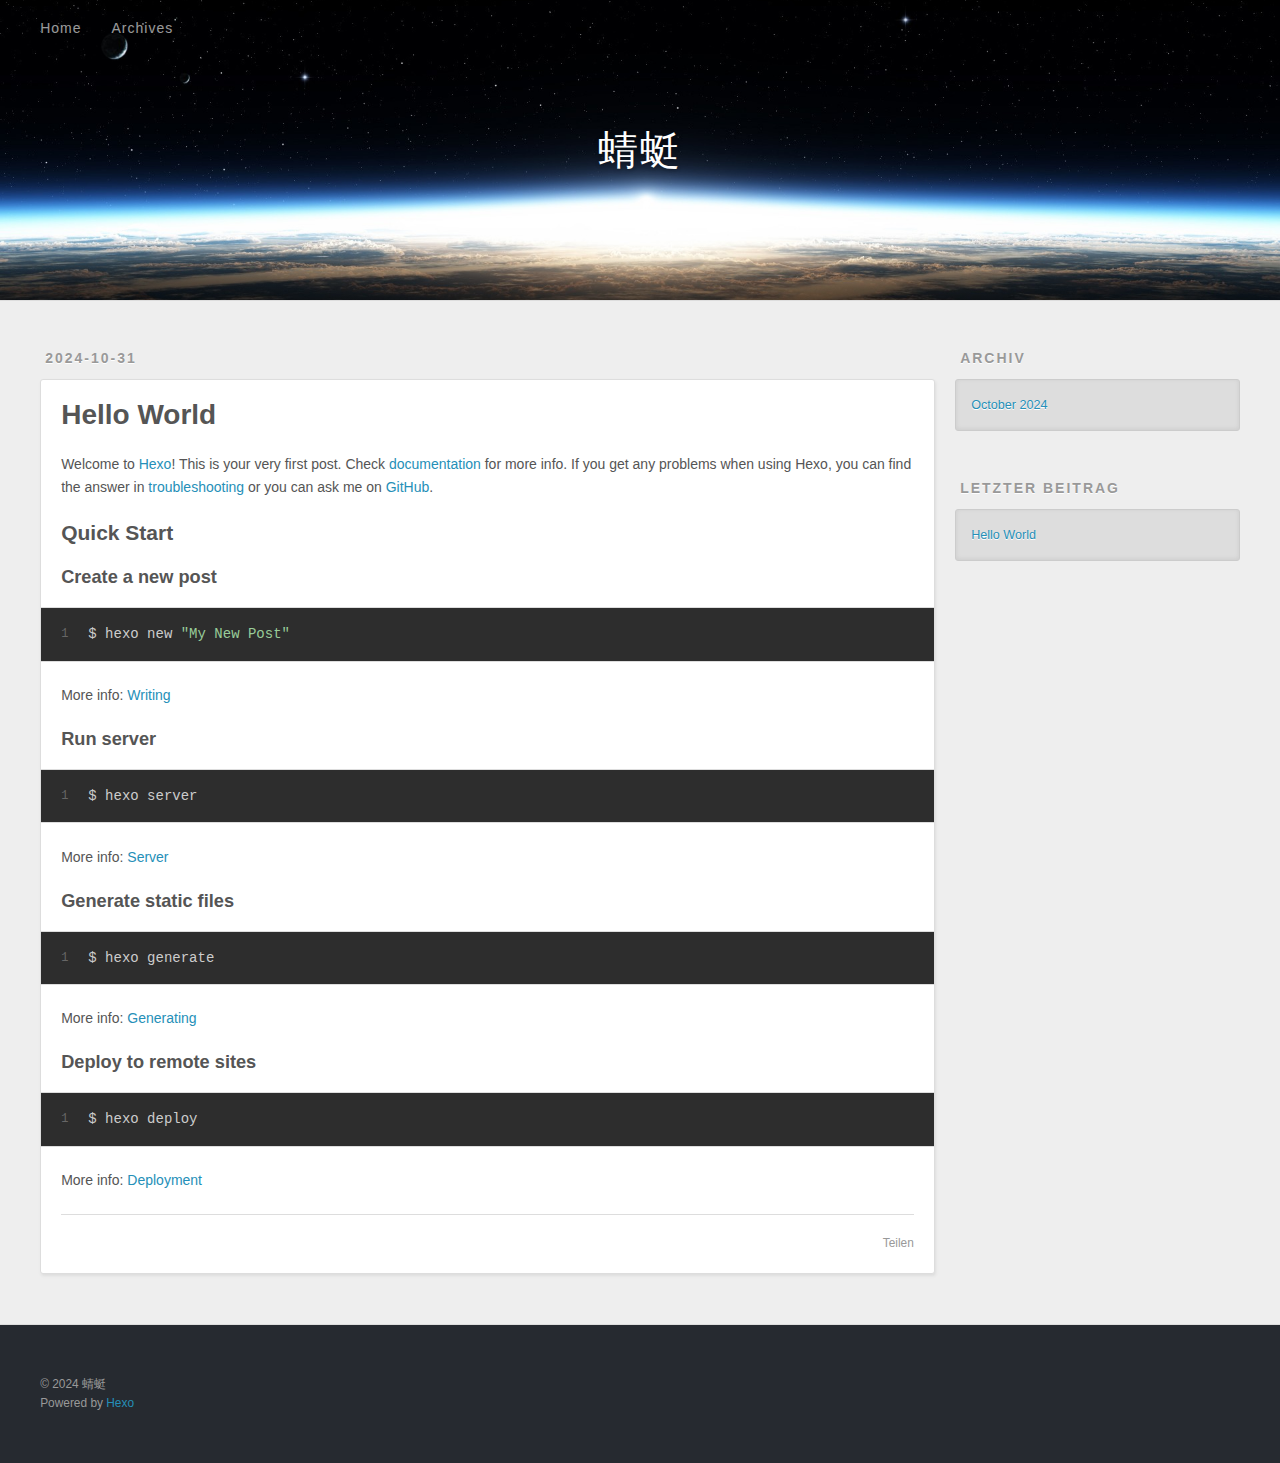
==== index.html @ b59e4d82 "Site updated: 2024-10-31 23:30:35" ====
<!DOCTYPE html>
<html>
<head>
  <meta charset="utf-8">
  
  
  <title>蜻蜓</title>
  <meta name="viewport" content="width=device-width, initial-scale=1, shrink-to-fit=no">
  <meta property="og:type" content="website">
<meta property="og:title" content="蜻蜓">
<meta property="og:url" content="http://example.com/index.html">
<meta property="og:site_name" content="蜻蜓">
<meta property="og:locale">
<meta property="article:author" content="蜻蜓">
<meta name="twitter:card" content="summary">
  
    <link rel="alternate" href="/atom.xml" title="蜻蜓" type="application/atom+xml">
  
  
    <link rel="shortcut icon" href="/favicon.png">
  
  
  
<link rel="stylesheet" href="/css/style.css">

  
    
<link rel="stylesheet" href="/fancybox/jquery.fancybox.min.css">

  
  
<meta name="generator" content="Hexo 7.3.0"></head>

<body>
  <div id="container">
    <div id="wrap">
      <header id="header">
  <div id="banner"></div>
  <div id="header-outer" class="outer">
    <div id="header-title" class="inner">
      <h1 id="logo-wrap">
        <a href="/" id="logo">蜻蜓</a>
      </h1>
      
    </div>
    <div id="header-inner" class="inner">
      <nav id="main-nav">
        <a id="main-nav-toggle" class="nav-icon"><span class="fa fa-bars"></span></a>
        
          <a class="main-nav-link" href="/">Home</a>
        
          <a class="main-nav-link" href="/archives">Archives</a>
        
      </nav>
      <nav id="sub-nav">
        
        
          <a class="nav-icon" href="/atom.xml" title="RSS Feed"><span class="fa fa-rss"></span></a>
        
        <a class="nav-icon nav-search-btn" title="Suche"><span class="fa fa-search"></span></a>
      </nav>
      <div id="search-form-wrap">
        <form action="//google.com/search" method="get" accept-charset="UTF-8" class="search-form"><input type="search" name="q" class="search-form-input" placeholder="Suche"><button type="submit" class="search-form-submit">&#xF002;</button><input type="hidden" name="sitesearch" value="http://example.com"></form>
      </div>
    </div>
  </div>
</header>

      <div class="outer">
        <section id="main">
  
    <article id="post-hello-world" class="h-entry article article-type-post" itemprop="blogPost" itemscope itemtype="https://schema.org/BlogPosting">
  <div class="article-meta">
    <a href="/2024/10/31/hello-world/" class="article-date">
  <time class="dt-published" datetime="2024-10-31T14:17:46.310Z" itemprop="datePublished">2024-10-31</time>
</a>
    
  </div>
  <div class="article-inner">
    
    
      <header class="article-header">
        
  
    <h1 itemprop="name">
      <a class="p-name article-title" href="/2024/10/31/hello-world/">Hello World</a>
    </h1>
  

      </header>
    
    <div class="e-content article-entry" itemprop="articleBody">
      
        <p>Welcome to <a target="_blank" rel="noopener" href="https://hexo.io/">Hexo</a>! This is your very first post. Check <a target="_blank" rel="noopener" href="https://hexo.io/docs/">documentation</a> for more info. If you get any problems when using Hexo, you can find the answer in <a target="_blank" rel="noopener" href="https://hexo.io/docs/troubleshooting.html">troubleshooting</a> or you can ask me on <a target="_blank" rel="noopener" href="https://github.com/hexojs/hexo/issues">GitHub</a>.</p>
<h2 id="Quick-Start"><a href="#Quick-Start" class="headerlink" title="Quick Start"></a>Quick Start</h2><h3 id="Create-a-new-post"><a href="#Create-a-new-post" class="headerlink" title="Create a new post"></a>Create a new post</h3><figure class="highlight bash"><table><tr><td class="gutter"><pre><span class="line">1</span><br></pre></td><td class="code"><pre><span class="line">$ hexo new <span class="string">&quot;My New Post&quot;</span></span><br></pre></td></tr></table></figure>

<p>More info: <a target="_blank" rel="noopener" href="https://hexo.io/docs/writing.html">Writing</a></p>
<h3 id="Run-server"><a href="#Run-server" class="headerlink" title="Run server"></a>Run server</h3><figure class="highlight bash"><table><tr><td class="gutter"><pre><span class="line">1</span><br></pre></td><td class="code"><pre><span class="line">$ hexo server</span><br></pre></td></tr></table></figure>

<p>More info: <a target="_blank" rel="noopener" href="https://hexo.io/docs/server.html">Server</a></p>
<h3 id="Generate-static-files"><a href="#Generate-static-files" class="headerlink" title="Generate static files"></a>Generate static files</h3><figure class="highlight bash"><table><tr><td class="gutter"><pre><span class="line">1</span><br></pre></td><td class="code"><pre><span class="line">$ hexo generate</span><br></pre></td></tr></table></figure>

<p>More info: <a target="_blank" rel="noopener" href="https://hexo.io/docs/generating.html">Generating</a></p>
<h3 id="Deploy-to-remote-sites"><a href="#Deploy-to-remote-sites" class="headerlink" title="Deploy to remote sites"></a>Deploy to remote sites</h3><figure class="highlight bash"><table><tr><td class="gutter"><pre><span class="line">1</span><br></pre></td><td class="code"><pre><span class="line">$ hexo deploy</span><br></pre></td></tr></table></figure>

<p>More info: <a target="_blank" rel="noopener" href="https://hexo.io/docs/one-command-deployment.html">Deployment</a></p>

      
    </div>
    <footer class="article-footer">
      <a data-url="http://example.com/2024/10/31/hello-world/" data-id="cm2xe8tj20000e0vc8x3jhj3m" data-title="Hello World" class="article-share-link"><span class="fa fa-share">Teilen</span></a>
      
      
      
    </footer>
  </div>
  
</article>



  


</section>
        
          <aside id="sidebar">
  
    

  
    

  
    
  
    
  <div class="widget-wrap">
    <h3 class="widget-title">Archiv</h3>
    <div class="widget">
      <ul class="archive-list"><li class="archive-list-item"><a class="archive-list-link" href="/archives/2024/10/">October 2024</a></li></ul>
    </div>
  </div>


  
    
  <div class="widget-wrap">
    <h3 class="widget-title">letzter Beitrag</h3>
    <div class="widget">
      <ul>
        
          <li>
            <a href="/2024/10/31/hello-world/">Hello World</a>
          </li>
        
      </ul>
    </div>
  </div>

  
</aside>
        
      </div>
      <footer id="footer">
  
  <div class="outer">
    <div id="footer-info" class="inner">
      
      &copy; 2024 蜻蜓<br>
      Powered by <a href="https://hexo.io/" target="_blank">Hexo</a>
    </div>
  </div>
</footer>

    </div>
    <nav id="mobile-nav">
  
    <a href="/" class="mobile-nav-link">Home</a>
  
    <a href="/archives" class="mobile-nav-link">Archives</a>
  
</nav>
    


<script src="/js/jquery-3.6.4.min.js"></script>



  
<script src="/fancybox/jquery.fancybox.min.js"></script>




<script src="/js/script.js"></script>





  </div>
</body>
</html>
---- css/style.css ----
body {
  width: 100%;
}
body:before,
body:after {
  content: "";
  display: table;
}
body:after {
  clear: both;
}
html,
body,
div,
span,
applet,
object,
iframe,
h1,
h2,
h3,
h4,
h5,
h6,
p,
blockquote,
pre,
a,
abbr,
acronym,
address,
big,
cite,
code,
del,
dfn,
em,
img,
ins,
kbd,
q,
s,
samp,
small,
strike,
strong,
sub,
sup,
tt,
var,
dl,
dt,
dd,
ol,
ul,
li,
fieldset,
form,
label,
legend,
table,
caption,
tbody,
tfoot,
thead,
tr,
th,
td {
  margin: 0;
  padding: 0;
  border: 0;
  outline: 0;
  font-weight: inherit;
  font-style: inherit;
  font-family: inherit;
  font-size: 100%;
  vertical-align: baseline;
}
body {
  line-height: 1;
  color: #000;
  background: #fff;
}
ol,
ul {
  list-style: none;
}
table {
  border-collapse: separate;
  border-spacing: 0;
  vertical-align: middle;
}
caption,
th,
td {
  text-align: left;
  font-weight: normal;
  vertical-align: middle;
}
a img {
  border: none;
}
input,
button {
  margin: 0;
  padding: 0;
}
input::-moz-focus-inner,
button::-moz-focus-inner {
  border: 0;
  padding: 0;
}
html,
body,
#container {
  height: 100%;
}
body {
  background: #eee;
  font: 14px -apple-system, BlinkMacSystemFont, "Segoe UI", "Roboto", "Oxygen", "Ubuntu", "Cantarell", "Fira Sans", "Droid Sans", "Helvetica Neue", sans-serif;
  -webkit-text-size-adjust: 100%;
}
.outer {
  max-width: 1220px;
  margin: 0 auto;
  padding: 0 20px;
}
.outer:before,
.outer:after {
  content: "";
  display: table;
}
.outer:after {
  clear: both;
}
.inner {
  display: inline;
  float: left;
  width: 98.33333333333333%;
  margin: 0 0.833333333333333%;
}
.left,
.alignleft {
  float: left;
}
.right,
.alignright {
  float: right;
}
.clear {
  clear: both;
}
#container {
  position: relative;
}
.mobile-nav-on {
  overflow: hidden;
}
#wrap {
  height: 100%;
  width: 100%;
  position: absolute;
  top: 0;
  left: 0;
  -webkit-transition: 0.2s ease-out;
  -moz-transition: 0.2s ease-out;
  -ms-transition: 0.2s ease-out;
  transition: 0.2s ease-out;
  z-index: 1;
  background: #eee;
}
.mobile-nav-on #wrap {
  left: 280px;
}
@media screen and (min-width: 768px) {
  #main {
    display: inline;
    float: left;
    width: 73.33333333333333%;
    margin: 0 0.833333333333333%;
  }
}
.article-date,
.article-category-link,
.archive-year,
.widget-title {
  text-decoration: none;
  text-transform: uppercase;
  letter-spacing: 2px;
  color: #999;
  margin-bottom: 1em;
  margin-left: 5px;
  line-height: 1em;
  text-shadow: 0 1px #fff;
  font-weight: bold;
}
.article-inner,
.archive-article-inner {
  background: #fff;
  -webkit-box-shadow: 1px 2px 3px #ddd;
  box-shadow: 1px 2px 3px #ddd;
  border: 1px solid #ddd;
  border-radius: 3px;
}
.article-entry h1,
.widget h1 {
  font-size: 2em;
}
.article-entry h2,
.widget h2 {
  font-size: 1.5em;
}
.article-entry h3,
.widget h3 {
  font-size: 1.3em;
}
.article-entry h4,
.widget h4 {
  font-size: 1.2em;
}
.article-entry h5,
.widget h5 {
  font-size: 1em;
}
.article-entry h6,
.widget h6 {
  font-size: 1em;
  color: #999;
}
.article-entry hr,
.widget hr {
  border: 1px dashed #ddd;
}
.article-entry strong,
.widget strong {
  font-weight: bold;
}
.article-entry em,
.widget em,
.article-entry cite,
.widget cite {
  font-style: italic;
}
.article-entry sup,
.widget sup,
.article-entry sub,
.widget sub {
  font-size: 0.75em;
  line-height: 0;
  position: relative;
  vertical-align: baseline;
}
.article-entry sup,
.widget sup {
  top: -0.5em;
}
.article-entry sub,
.widget sub {
  bottom: -0.2em;
}
.article-entry small,
.widget small {
  font-size: 0.85em;
}
.article-entry acronym,
.widget acronym,
.article-entry abbr,
.widget abbr {
  border-bottom: 1px dotted;
}
.article-entry ul,
.widget ul,
.article-entry ol,
.widget ol,
.article-entry dl,
.widget dl {
  margin: 0 20px;
  line-height: 1.6em;
}
.article-entry ul ul,
.widget ul ul,
.article-entry ol ul,
.widget ol ul,
.article-entry ul ol,
.widget ul ol,
.article-entry ol ol,
.widget ol ol {
  margin-top: 0;
  margin-bottom: 0;
}
.article-entry ul,
.widget ul {
  list-style: disc;
}
.article-entry ol,
.widget ol {
  list-style: decimal;
}
.article-entry dt,
.widget dt {
  font-weight: bold;
}
#header {
  height: 300px;
  position: relative;
  border-bottom: 1px solid #ddd;
}
#header:before,
#header:after {
  content: "";
  position: absolute;
  left: 0;
  right: 0;
  height: 40px;
}
#header:before {
  top: 0;
  background: -webkit-linear-gradient(rgba(0,0,0,0.2), transparent);
  background: -moz-linear-gradient(rgba(0,0,0,0.2), transparent);
  background: -ms-linear-gradient(rgba(0,0,0,0.2), transparent);
  background: linear-gradient(rgba(0,0,0,0.2), transparent);
}
#header:after {
  bottom: 0;
  background: -webkit-linear-gradient(transparent, rgba(0,0,0,0.2));
  background: -moz-linear-gradient(transparent, rgba(0,0,0,0.2));
  background: -ms-linear-gradient(transparent, rgba(0,0,0,0.2));
  background: linear-gradient(transparent, rgba(0,0,0,0.2));
}
#header-outer {
  height: 100%;
  position: relative;
}
#header-inner {
  position: relative;
  overflow: hidden;
}
#banner {
  position: absolute;
  top: 0;
  left: 0;
  width: 100%;
  height: 100%;
  background: url("images/banner.jpg") center #000;
  background-size: cover;
  z-index: -1;
}
#header-title {
  text-align: center;
  height: 40px;
  position: absolute;
  top: 50%;
  left: 0;
  margin-top: -20px;
}
#logo,
#subtitle {
  text-decoration: none;
  color: #fff;
  font-weight: 300;
  text-shadow: 0 1px 4px rgba(0,0,0,0.3);
}
#logo {
  font-size: 40px;
  line-height: 40px;
  letter-spacing: 2px;
}
#subtitle {
  font-size: 16px;
  line-height: 16px;
  letter-spacing: 1px;
}
#subtitle-wrap {
  margin-top: 16px;
}
#main-nav {
  float: left;
  margin-left: -15px;
}
.nav-icon,
.main-nav-link {
  float: left;
  color: #fff;
  opacity: 0.6;
  text-decoration: none;
  text-shadow: 0 1px rgba(0,0,0,0.2);
  -webkit-transition: opacity 0.2s;
  -moz-transition: opacity 0.2s;
  -ms-transition: opacity 0.2s;
  transition: opacity 0.2s;
  display: block;
  padding: 20px 15px;
}
.nav-icon:hover,
.main-nav-link:hover {
  opacity: 1;
}
.nav-icon {
  text-align: center;
  font-size: 14px;
  width: 14px;
  height: 14px;
  padding: 20px 15px;
  position: relative;
  cursor: pointer;
}
.main-nav-link {
  font-weight: 300;
  letter-spacing: 1px;
}
@media screen and (max-width: 479px) {
  .main-nav-link {
    display: none;
  }
}
#main-nav-toggle {
  display: none;
}
@media screen and (max-width: 479px) {
  #main-nav-toggle {
    display: block;
  }
}
#sub-nav {
  float: right;
  margin-right: -15px;
}
#search-form-wrap {
  position: absolute;
  top: 15px;
  width: 150px;
  height: 30px;
  right: -150px;
  opacity: 0;
  -webkit-transition: 0.2s ease-out;
  -moz-transition: 0.2s ease-out;
  -ms-transition: 0.2s ease-out;
  transition: 0.2s ease-out;
}
#search-form-wrap.on {
  opacity: 1;
  right: 0;
}
@media screen and (max-width: 479px) {
  #search-form-wrap {
    width: 100%;
    right: -100%;
  }
}
.search-form {
  position: absolute;
  top: 0;
  left: 0;
  right: 0;
  background: #fff;
  padding: 5px 15px;
  border-radius: 15px;
  -webkit-box-shadow: 0 0 10px rgba(0,0,0,0.3);
  box-shadow: 0 0 10px rgba(0,0,0,0.3);
}
.search-form-input {
  border: none;
  background: none;
  color: #555;
  width: 100%;
  font: 13px -apple-system, BlinkMacSystemFont, "Segoe UI", "Roboto", "Oxygen", "Ubuntu", "Cantarell", "Fira Sans", "Droid Sans", "Helvetica Neue", sans-serif;
  outline: none;
}
.search-form-input::-webkit-search-results-decoration,
.search-form-input::-webkit-search-cancel-button {
  -webkit-appearance: none;
}
.search-form-submit {
  position: absolute;
  top: 50%;
  right: 10px;
  margin-top: -7px;
  font: 13px ForkAwesome;
  border: none;
  background: none;
  color: #bbb;
  cursor: pointer;
}
.search-form-submit:hover,
.search-form-submit:focus {
  color: #777;
}
.article {
  margin: 50px 0;
}
.article-inner {
  overflow: hidden;
}
.article-meta:before,
.article-meta:after {
  content: "";
  display: table;
}
.article-meta:after {
  clear: both;
}
.article-date {
  float: left;
}
.article-category {
  float: left;
  line-height: 1em;
  color: #ccc;
  text-shadow: 0 1px #fff;
  margin-left: 8px;
}
.article-category:before {
  content: "\2022";
}
.article-category-link {
  margin: 0 12px 1em;
}
.article-header {
  padding: 20px 20px 0;
}
.article-title {
  text-decoration: none;
  font-size: 2em;
  font-weight: bold;
  color: #555;
  line-height: 1.1em;
  -webkit-transition: color 0.2s;
  -moz-transition: color 0.2s;
  -ms-transition: color 0.2s;
  transition: color 0.2s;
}
a.article-title:hover {
  color: #258fb8;
}
.article-entry {
  color: #555;
  padding: 0 20px;
}
.article-entry:before,
.article-entry:after {
  content: "";
  display: table;
}
.article-entry:after {
  clear: both;
}
.article-entry p,
.article-entry table {
  line-height: 1.6em;
  margin: 1.6em 0;
}
.article-entry h1,
.article-entry h2,
.article-entry h3,
.article-entry h4,
.article-entry h5,
.article-entry h6 {
  font-weight: bold;
}
.article-entry h1,
.article-entry h2,
.article-entry h3,
.article-entry h4,
.article-entry h5,
.article-entry h6 {
  line-height: 1.1em;
  margin: 1.1em 0;
}
.article-entry a {
  color: #258fb8;
  text-decoration: none;
}
.article-entry a:hover {
  text-decoration: underline;
}
.article-entry ul,
.article-entry ol,
.article-entry dl {
  margin-top: 1.6em;
  margin-bottom: 1.6em;
}
.article-entry img,
.article-entry video {
  max-width: 100%;
  height: auto;
  display: block;
  margin: auto;
}
.article-entry iframe {
  border: none;
}
.article-entry table {
  width: 100%;
  border-collapse: collapse;
  border-spacing: 0;
}
.article-entry th {
  font-weight: bold;
  border-bottom: 3px solid #ddd;
  padding-bottom: 0.5em;
}
.article-entry td {
  border-bottom: 1px solid #ddd;
  padding: 10px 0;
}
.article-entry blockquote {
  font-family: Georgia, "Times New Roman", serif;
  margin: 1.6em 20px;
  text-align: center;
}
.article-entry blockquote footer {
  font-size: 14px;
  margin: 1.6em 0;
  font-family: -apple-system, BlinkMacSystemFont, "Segoe UI", "Roboto", "Oxygen", "Ubuntu", "Cantarell", "Fira Sans", "Droid Sans", "Helvetica Neue", sans-serif;
}
.article-entry blockquote footer cite:before {
  content: "—";
  padding: 0 0.5em;
}
.article-entry .pullquote {
  text-align: left;
  width: 45%;
  margin: 0;
}
.article-entry .pullquote.left {
  margin-left: 0.5em;
  margin-right: 1em;
}
.article-entry .pullquote.right {
  margin-right: 0.5em;
  margin-left: 1em;
}
.article-entry .caption {
  color: #999;
  display: block;
  font-size: 0.9em;
  margin-top: 0.5em;
  position: relative;
  text-align: center;
}
.article-entry .video-container {
  position: relative;
  padding-top: 56.25%;
  height: 0;
  overflow: hidden;
}
.article-entry .video-container iframe,
.article-entry .video-container object,
.article-entry .video-container embed {
  position: absolute;
  top: 0;
  left: 0;
  width: 100%;
  height: 100%;
  margin-top: 0;
}
.article-more-link a {
  display: inline-block;
  line-height: 1em;
  padding: 6px 15px;
  border-radius: 15px;
  background: #eee;
  color: #999;
  text-shadow: 0 1px #fff;
  text-decoration: none;
}
.article-more-link a:hover {
  background: #258fb8;
  color: #fff;
  text-decoration: none;
  text-shadow: 0 1px #1e7293;
}
.article-footer {
  font-size: 0.85em;
  line-height: 1.6em;
  border-top: 1px solid #ddd;
  padding-top: 1.6em;
  margin: 0 20px 20px;
}
.article-footer:before,
.article-footer:after {
  content: "";
  display: table;
}
.article-footer:after {
  clear: both;
}
.article-footer a {
  color: #999;
  text-decoration: none;
}
.article-footer a:hover {
  color: #555;
}
.article-tag-list-item {
  float: left;
  margin-right: 10px;
}
.article-tag-list-link:before {
  content: "#";
}
.article-comment-link {
  float: right;
}
.article-comment-link:before {
  padding-right: 8px;
}
.article-share-link {
  cursor: pointer;
  float: right;
  margin-left: 20px;
}
.article-share-link:before {
  padding-right: 6px;
}
#article-nav {
  position: relative;
}
#article-nav:before,
#article-nav:after {
  content: "";
  display: table;
}
#article-nav:after {
  clear: both;
}
@media screen and (min-width: 768px) {
  #article-nav {
    margin: 50px 0;
  }
  #article-nav:before {
    width: 8px;
    height: 8px;
    position: absolute;
    top: 50%;
    left: 50%;
    margin-top: -4px;
    margin-left: -4px;
    content: "";
    border-radius: 50%;
    background: #ddd;
    -webkit-box-shadow: 0 1px 2px #fff;
    box-shadow: 0 1px 2px #fff;
  }
}
.article-nav-link-wrap {
  text-decoration: none;
  text-shadow: 0 1px #fff;
  color: #999;
  -webkit-box-sizing: border-box;
  -moz-box-sizing: border-box;
  box-sizing: border-box;
  margin-top: 50px;
  text-align: center;
  display: block;
}
.article-nav-link-wrap:hover {
  color: #555;
}
@media screen and (min-width: 768px) {
  .article-nav-link-wrap {
    width: 50%;
    margin-top: 0;
  }
}
@media screen and (min-width: 768px) {
  #article-nav-newer {
    float: left;
    text-align: right;
    padding-right: 20px;
  }
}
@media screen and (min-width: 768px) {
  #article-nav-older {
    float: right;
    text-align: left;
    padding-left: 20px;
  }
}
.article-nav-caption {
  text-transform: uppercase;
  letter-spacing: 2px;
  color: #ddd;
  line-height: 1em;
  font-weight: bold;
}
#article-nav-newer .article-nav-caption {
  margin-right: -2px;
}
.article-nav-title {
  font-size: 0.85em;
  line-height: 1.6em;
  margin-top: 0.5em;
}
.article-share-box {
  position: absolute;
  display: none;
  background: #fff;
  -webkit-box-shadow: 1px 2px 10px rgba(0,0,0,0.2);
  box-shadow: 1px 2px 10px rgba(0,0,0,0.2);
  border-radius: 3px;
  margin-left: -145px;
  overflow: hidden;
  z-index: 1;
}
.article-share-box.on {
  display: block;
}
.article-share-input {
  width: 100%;
  background: none;
  -webkit-box-sizing: border-box;
  -moz-box-sizing: border-box;
  box-sizing: border-box;
  font: 14px -apple-system, BlinkMacSystemFont, "Segoe UI", "Roboto", "Oxygen", "Ubuntu", "Cantarell", "Fira Sans", "Droid Sans", "Helvetica Neue", sans-serif;
  padding: 0 15px;
  color: #555;
  outline: none;
  border: 1px solid #ddd;
  border-radius: 3px 3px 0 0;
  height: 36px;
  line-height: 36px;
}
.article-share-links {
  background: #eee;
}
.article-share-links:before,
.article-share-links:after {
  content: "";
  display: table;
}
.article-share-links:after {
  clear: both;
}
.article-share-twitter,
.article-share-facebook,
.article-share-pinterest,
.article-share-linkedin {
  width: 50px;
  height: 36px;
  display: block;
  float: left;
  position: relative;
  color: #999;
  text-shadow: 0 1px #fff;
}
.article-share-twitter:before,
.article-share-facebook:before,
.article-share-pinterest:before,
.article-share-linkedin:before {
  font-size: 20px;
  width: 20px;
  height: 20px;
  position: absolute;
  top: 50%;
  left: 50%;
  margin-top: -10px;
  margin-left: -10px;
  text-align: center;
}
.article-share-twitter:hover,
.article-share-facebook:hover,
.article-share-pinterest:hover,
.article-share-linkedin:hover {
  color: #fff;
}
.article-share-twitter:hover {
  background: #00aced;
  text-shadow: 0 1px #008abe;
}
.article-share-facebook:hover {
  background: #3b5998;
  text-shadow: 0 1px #2f477a;
}
.article-share-pinterest:hover {
  background: #cb2027;
  text-shadow: 0 1px #a21a1f;
}
.article-share-linkedin:hover {
  background: #0077b5;
  text-shadow: 0 1px #005f91;
}
.article-gallery {
  background: #000;
  position: relative;
}
.article-gallery-photos {
  position: relative;
  overflow: hidden;
}
.article-gallery-img {
  display: none;
  max-width: 100%;
}
.article-gallery-img:first-child {
  display: block;
}
.article-gallery-img.loaded {
  position: absolute;
  display: block;
}
.article-gallery-img img {
  display: block;
  max-width: 100%;
  margin: 0 auto;
}
#comments {
  background: #fff;
  -webkit-box-shadow: 1px 2px 3px #ddd;
  box-shadow: 1px 2px 3px #ddd;
  padding: 20px;
  border: 1px solid #ddd;
  border-radius: 3px;
  margin: 50px 0;
}
#comments a {
  color: #258fb8;
}
.archives-wrap {
  margin: 50px 0;
}
.archives:before,
.archives:after {
  content: "";
  display: table;
}
.archives:after {
  clear: both;
}
.archive-year-wrap {
  margin-bottom: 1em;
}
.archives {
  -webkit-column-gap: 10px;
  -moz-column-gap: 10px;
  column-gap: 10px;
}
@media screen and (min-width: 480px) and (max-width: 767px) {
  .archives {
    -webkit-column-count: 2;
    -moz-column-count: 2;
    column-count: 2;
  }
}
@media screen and (min-width: 768px) {
  .archives {
    -webkit-column-count: 3;
    -moz-column-count: 3;
    column-count: 3;
  }
}
.archive-article {
  -webkit-column-break-inside: avoid;
  page-break-inside: avoid;
  overflow: hidden;
  break-inside: avoid-column;
}
.archive-article-inner {
  padding: 10px;
  margin-bottom: 15px;
}
.archive-article-title {
  text-decoration: none;
  font-weight: bold;
  color: #555;
  -webkit-transition: color 0.2s;
  -moz-transition: color 0.2s;
  -ms-transition: color 0.2s;
  transition: color 0.2s;
  line-height: 1.6em;
}
.archive-article-title:hover {
  color: #258fb8;
}
.archive-article-footer {
  margin-top: 1em;
}
.archive-article-date {
  color: #999;
  text-decoration: none;
  font-size: 0.85em;
  line-height: 1em;
  margin-bottom: 0.5em;
  display: block;
}
#page-nav {
  margin: 50px auto;
  background: #fff;
  -webkit-box-shadow: 1px 2px 3px #ddd;
  box-shadow: 1px 2px 3px #ddd;
  border: 1px solid #ddd;
  border-radius: 3px;
  text-align: center;
  color: #999;
  overflow: hidden;
}
#page-nav:before,
#page-nav:after {
  content: "";
  display: table;
}
#page-nav:after {
  clear: both;
}
#page-nav a,
#page-nav span {
  padding: 10px 20px;
  line-height: 1;
  height: 2ex;
}
#page-nav a {
  color: #999;
  text-decoration: none;
}
#page-nav a:hover {
  background: #999;
  color: #fff;
}
#page-nav .prev {
  float: left;
}
#page-nav .next {
  float: right;
}
#page-nav .page-number {
  display: inline-block;
}
@media screen and (max-width: 479px) {
  #page-nav .page-number {
    display: none;
  }
}
#page-nav .current {
  color: #555;
  font-weight: bold;
}
#page-nav .space {
  color: #ddd;
}
#footer {
  background: #262a30;
  padding: 50px 0;
  border-top: 1px solid #ddd;
  color: #999;
}
#footer a {
  color: #258fb8;
  text-decoration: none;
}
#footer a:hover {
  text-decoration: underline;
}
#footer-info {
  line-height: 1.6em;
  font-size: 0.85em;
}
.article-entry pre,
.article-entry .highlight {
  background: #2d2d2d;
  margin: 0 -20px;
  padding: 15px 20px;
  border-style: solid;
  border-color: #ddd;
  border-width: 1px 0;
  overflow: auto;
  color: #ccc;
  line-height: 22.400000000000002px;
}
.article-entry .highlight .gutter pre,
.article-entry .gist .gist-file .gist-data .line-numbers {
  color: #666;
  font-size: 0.85em;
}
.article-entry pre,
.article-entry code {
  font-family: "Source Code Pro", Consolas, Monaco, Menlo, Consolas, monospace;
}
.article-entry code {
  background: #eee;
  text-shadow: 0 1px #fff;
  padding: 0 0.3em;
}
.article-entry pre code {
  background: none;
  text-shadow: none;
  padding: 0;
}
.article-entry .highlight pre {
  border: none;
  margin: 0;
  padding: 0;
}
.article-entry .highlight table {
  margin: 0;
  width: auto;
}
.article-entry .highlight td {
  border: none;
  padding: 0;
}
.article-entry .highlight figcaption {
  font-size: 0.85em;
  color: #999;
  line-height: 1em;
  margin-bottom: 1em;
}
.article-entry .highlight figcaption:before,
.article-entry .highlight figcaption:after {
  content: "";
  display: table;
}
.article-entry .highlight figcaption:after {
  clear: both;
}
.article-entry .highlight figcaption a {
  float: right;
}
.article-entry .highlight .gutter {
  -moz-user-select: none;
  -ms-user-select: none;
  -webkit-user-select: none;
  -webkit-user-select: none;
  -moz-user-select: none;
  -ms-user-select: none;
  user-select: none;
}
.article-entry .highlight .gutter pre {
  text-align: right;
  padding-right: 20px;
}
.article-entry .highlight .line {
  height: 22.400000000000002px;
}
.article-entry .highlight .line.marked {
  background: #515151;
}
.article-entry .gist {
  margin: 0 -20px;
  border-style: solid;
  border-color: #ddd;
  border-width: 1px 0;
  background: #2d2d2d;
  padding: 15px 20px 15px 0;
}
.article-entry .gist .gist-file {
  border: none;
  font-family: "Source Code Pro", Consolas, Monaco, Menlo, Consolas, monospace;
  margin: 0;
}
.article-entry .gist .gist-file .gist-data {
  background: none;
  border: none;
}
.article-entry .gist .gist-file .gist-data .line-numbers {
  background: none;
  border: none;
  padding: 0 20px 0 0;
}
.article-entry .gist .gist-file .gist-data .line-data {
  padding: 0 !important;
}
.article-entry .gist .gist-file .highlight {
  margin: 0;
  padding: 0;
  border: none;
}
.article-entry .gist .gist-file .gist-meta {
  background: #2d2d2d;
  color: #999;
  font: 0.85em -apple-system, BlinkMacSystemFont, "Segoe UI", "Roboto", "Oxygen", "Ubuntu", "Cantarell", "Fira Sans", "Droid Sans", "Helvetica Neue", sans-serif;
  text-shadow: 0 0;
  padding: 0;
  margin-top: 1em;
  margin-left: 20px;
}
.article-entry .gist .gist-file .gist-meta a {
  color: #258fb8;
  font-weight: normal;
}
.article-entry .gist .gist-file .gist-meta a:hover {
  text-decoration: underline;
}
pre .comment,
pre .title {
  color: #999;
}
pre .variable,
pre .attribute,
pre .tag,
pre .regexp,
pre .ruby .constant,
pre .xml .tag .title,
pre .xml .pi,
pre .xml .doctype,
pre .html .doctype,
pre .css .id,
pre .css .class,
pre .css .pseudo {
  color: #f2777a;
}
pre .number,
pre .preprocessor,
pre .built_in,
pre .literal,
pre .params,
pre .constant {
  color: #f99157;
}
pre .class,
pre .ruby .class .title,
pre .css .rules .attribute {
  color: #9c9;
}
pre .string,
pre .value,
pre .inheritance,
pre .header,
pre .ruby .symbol,
pre .xml .cdata {
  color: #9c9;
}
pre .css .hexcolor {
  color: #6cc;
}
pre .function,
pre .python .decorator,
pre .python .title,
pre .ruby .function .title,
pre .ruby .title .keyword,
pre .perl .sub,
pre .javascript .title,
pre .coffeescript .title {
  color: #69c;
}
pre .keyword,
pre .javascript .function {
  color: #c9c;
}
@media screen and (max-width: 479px) {
  #mobile-nav {
    position: absolute;
    top: 0;
    left: 0;
    width: 280px;
    height: 100%;
    background: #191919;
    border-right: 1px solid #fff;
  }
}
@media screen and (max-width: 479px) {
  .mobile-nav-link {
    display: block;
    color: #999;
    text-decoration: none;
    padding: 15px 20px;
    font-weight: bold;
  }
  .mobile-nav-link:hover {
    color: #fff;
  }
}
@media screen and (min-width: 768px) {
  #sidebar {
    display: inline;
    float: left;
    width: 23.333333333333332%;
    margin: 0 0.833333333333333%;
  }
}
.widget-wrap {
  margin: 50px 0;
}
.widget {
  color: #777;
  text-shadow: 0 1px #fff;
  background: #ddd;
  -webkit-box-shadow: 0 -1px 4px #ccc inset;
  box-shadow: 0 -1px 4px #ccc inset;
  border: 1px solid #ccc;
  padding: 15px;
  border-radius: 3px;
}
.widget a {
  color: #258fb8;
  text-decoration: none;
}
.widget a:hover {
  text-decoration: underline;
}
.widget ul ul,
.widget ol ul,
.widget dl ul,
.widget ul ol,
.widget ol ol,
.widget dl ol,
.widget ul dl,
.widget ol dl,
.widget dl dl {
  margin-left: 15px;
  list-style: disc;
}
.widget {
  line-height: 1.6em;
  word-wrap: break-word;
  font-size: 0.9em;
}
.widget ul,
.widget ol {
  list-style: none;
  margin: 0;
}
.widget ul ul,
.widget ol ul,
.widget ul ol,
.widget ol ol {
  margin: 0 20px;
}
.widget ul ul,
.widget ol ul {
  list-style: disc;
}
.widget ul ol,
.widget ol ol {
  list-style: decimal;
}
.category-list-count,
.tag-list-count,
.archive-list-count {
  padding-left: 5px;
  color: #999;
  font-size: 0.85em;
}
.category-list-count:before,
.tag-list-count:before,
.archive-list-count:before {
  content: "(";
}
.category-list-count:after,
.tag-list-count:after,
.archive-list-count:after {
  content: ")";
}
.tagcloud a {
  margin-right: 5px;
  display: inline-block;
}
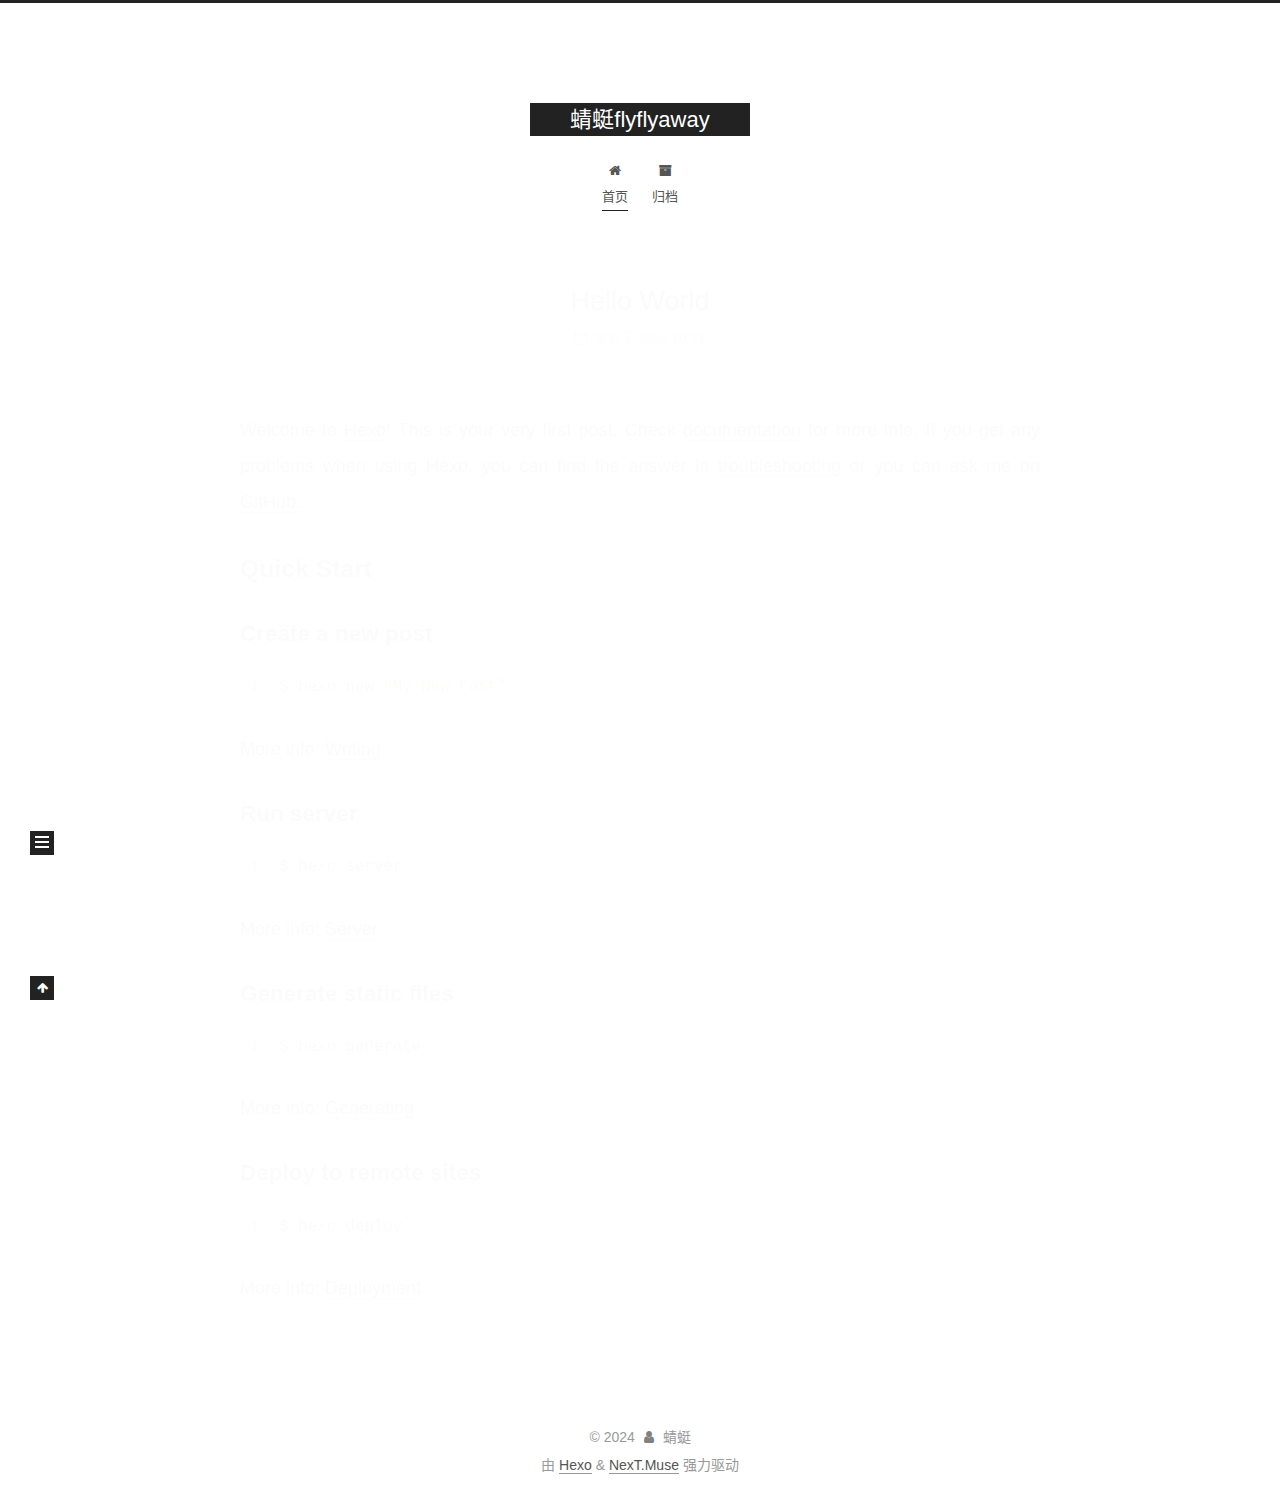
==== commit 578cf3a9: "Site updated: 2024-11-02 00:01:29" ====
--- a/index.html
+++ b/index.html
@@ -1,205 +1,369 @@
 <!DOCTYPE html>
-<html>
+<html lang="zh-CN">
 <head>
-  <meta charset="utf-8">
-  
-  
-  <title>蜻蜓</title>
-  <meta name="viewport" content="width=device-width, initial-scale=1, shrink-to-fit=no">
+  <meta charset="UTF-8">
+<meta name="viewport" content="width=device-width, initial-scale=1, maximum-scale=2">
+<meta name="theme-color" content="#222">
+<meta name="generator" content="Hexo 7.3.0">
+  <link rel="apple-touch-icon" sizes="180x180" href="/images/apple-touch-icon-next.png">
+  <link rel="icon" type="image/png" sizes="32x32" href="/images/favicon-32x32-next.png">
+  <link rel="icon" type="image/png" sizes="16x16" href="/images/favicon-16x16-next.png">
+  <link rel="mask-icon" href="/images/logo.svg" color="#222">
+
+<link rel="stylesheet" href="/css/main.css">
+
+
+<link rel="stylesheet" href="/lib/font-awesome/css/font-awesome.min.css">
+
+<script id="hexo-configurations">
+    var NexT = window.NexT || {};
+    var CONFIG = {"hostname":"example.com","root":"/","scheme":"Muse","version":"7.8.0","exturl":false,"sidebar":{"position":"left","display":"post","padding":18,"offset":12,"onmobile":false},"copycode":{"enable":false,"show_result":false,"style":null},"back2top":{"enable":true,"sidebar":false,"scrollpercent":false},"bookmark":{"enable":false,"color":"#222","save":"auto"},"fancybox":false,"mediumzoom":false,"lazyload":false,"pangu":false,"comments":{"style":"tabs","active":null,"storage":true,"lazyload":false,"nav":null},"algolia":{"hits":{"per_page":10},"labels":{"input_placeholder":"Search for Posts","hits_empty":"We didn't find any results for the search: ${query}","hits_stats":"${hits} results found in ${time} ms"}},"localsearch":{"enable":false,"trigger":"auto","top_n_per_article":1,"unescape":false,"preload":false},"motion":{"enable":true,"async":false,"transition":{"post_block":"fadeIn","post_header":"slideDownIn","post_body":"slideDownIn","coll_header":"slideLeftIn","sidebar":"slideUpIn"}}};
+  </script>
+
   <meta property="og:type" content="website">
-<meta property="og:title" content="蜻蜓">
+<meta property="og:title" content="蜻蜓flyflyaway">
 <meta property="og:url" content="http://example.com/index.html">
-<meta property="og:site_name" content="蜻蜓">
-<meta property="og:locale">
+<meta property="og:site_name" content="蜻蜓flyflyaway">
+<meta property="og:locale" content="zh_CN">
 <meta property="article:author" content="蜻蜓">
 <meta name="twitter:card" content="summary">
-  
-    <link rel="alternate" href="/atom.xml" title="蜻蜓" type="application/atom+xml">
-  
-  
-    <link rel="shortcut icon" href="/favicon.png">
-  
-  
-  
-<link rel="stylesheet" href="/css/style.css">
-
-  
-    
-<link rel="stylesheet" href="/fancybox/jquery.fancybox.min.css">
-
-  
-  
-<meta name="generator" content="Hexo 7.3.0"></head>
-
-<body>
-  <div id="container">
-    <div id="wrap">
-      <header id="header">
-  <div id="banner"></div>
-  <div id="header-outer" class="outer">
-    <div id="header-title" class="inner">
-      <h1 id="logo-wrap">
-        <a href="/" id="logo">蜻蜓</a>
-      </h1>
+
+<link rel="canonical" href="http://example.com/">
+
+
+<script id="page-configurations">
+  // https://hexo.io/docs/variables.html
+  CONFIG.page = {
+    sidebar: "",
+    isHome : true,
+    isPost : false,
+    lang   : 'zh-CN'
+  };
+</script>
+
+  <title>蜻蜓flyflyaway</title>
+  
+
+
+
+
+
+
+  <noscript>
+  <style>
+  .use-motion .brand,
+  .use-motion .menu-item,
+  .sidebar-inner,
+  .use-motion .post-block,
+  .use-motion .pagination,
+  .use-motion .comments,
+  .use-motion .post-header,
+  .use-motion .post-body,
+  .use-motion .collection-header { opacity: initial; }
+
+  .use-motion .site-title,
+  .use-motion .site-subtitle {
+    opacity: initial;
+    top: initial;
+  }
+
+  .use-motion .logo-line-before i { left: initial; }
+  .use-motion .logo-line-after i { right: initial; }
+  </style>
+</noscript>
+
+</head>
+
+<body itemscope itemtype="http://schema.org/WebPage">
+  <div class="container use-motion">
+    <div class="headband"></div>
+
+    <header class="header" itemscope itemtype="http://schema.org/WPHeader">
+      <div class="header-inner"><div class="site-brand-container">
+  <div class="site-nav-toggle">
+    <div class="toggle" aria-label="切换导航栏">
+      <span class="toggle-line toggle-line-first"></span>
+      <span class="toggle-line toggle-line-middle"></span>
+      <span class="toggle-line toggle-line-last"></span>
+    </div>
+  </div>
+
+  <div class="site-meta">
+
+    <a href="/" class="brand" rel="start">
+      <span class="logo-line-before"><i></i></span>
+      <h1 class="site-title">蜻蜓flyflyaway</h1>
+      <span class="logo-line-after"><i></i></span>
+    </a>
+  </div>
+
+  <div class="site-nav-right">
+    <div class="toggle popup-trigger">
+    </div>
+  </div>
+</div>
+
+
+
+
+<nav class="site-nav">
+  <ul id="menu" class="menu">
+        <li class="menu-item menu-item-home">
+
+    <a href="/" rel="section"><i class="fa fa-fw fa-home"></i>首页</a>
+
+  </li>
+        <li class="menu-item menu-item-archives">
+
+    <a href="/archives/" rel="section"><i class="fa fa-fw fa-archive"></i>归档</a>
+
+  </li>
+  </ul>
+</nav>
+
+
+
+
+</div>
+    </header>
+
+    
+  <div class="back-to-top">
+    <i class="fa fa-arrow-up"></i>
+    <span>0%</span>
+  </div>
+
+
+    <main class="main">
+      <div class="main-inner">
+        <div class="content-wrap">
+          
+
+          <div class="content index posts-expand">
+            
+      
+  
+  
+  <article itemscope itemtype="http://schema.org/Article" class="post-block" lang="zh-CN">
+    <link itemprop="mainEntityOfPage" href="http://example.com/2024/10/31/hello-world/">
+
+    <span hidden itemprop="author" itemscope itemtype="http://schema.org/Person">
+      <meta itemprop="image" content="/images/avatar.gif">
+      <meta itemprop="name" content="蜻蜓">
+      <meta itemprop="description" content="">
+    </span>
+
+    <span hidden itemprop="publisher" itemscope itemtype="http://schema.org/Organization">
+      <meta itemprop="name" content="蜻蜓flyflyaway">
+    </span>
+      <header class="post-header">
+        <h2 class="post-title" itemprop="name headline">
+          
+            <a href="/2024/10/31/hello-world/" class="post-title-link" itemprop="url">Hello World</a>
+        </h2>
+
+        <div class="post-meta">
+            <span class="post-meta-item">
+              <span class="post-meta-item-icon">
+                <i class="fa fa-calendar-o"></i>
+              </span>
+              <span class="post-meta-item-text">发表于</span>
+
+              <time title="创建时间：2024-10-31 22:17:46" itemprop="dateCreated datePublished" datetime="2024-10-31T22:17:46+08:00">2024-10-31</time>
+            </span>
+
+          
+
+        </div>
+      </header>
+
+    
+    
+    
+    <div class="post-body" itemprop="articleBody">
+
+      
+          <p>Welcome to <a target="_blank" rel="noopener" href="https://hexo.io/">Hexo</a>! This is your very first post. Check <a target="_blank" rel="noopener" href="https://hexo.io/docs/">documentation</a> for more info. If you get any problems when using Hexo, you can find the answer in <a target="_blank" rel="noopener" href="https://hexo.io/docs/troubleshooting.html">troubleshooting</a> or you can ask me on <a target="_blank" rel="noopener" href="https://github.com/hexojs/hexo/issues">GitHub</a>.</p>
+<h2 id="Quick-Start"><a href="#Quick-Start" class="headerlink" title="Quick Start"></a>Quick Start</h2><h3 id="Create-a-new-post"><a href="#Create-a-new-post" class="headerlink" title="Create a new post"></a>Create a new post</h3><figure class="highlight bash"><table><tr><td class="gutter"><pre><span class="line">1</span><br></pre></td><td class="code"><pre><span class="line">$ hexo new <span class="string">&quot;My New Post&quot;</span></span><br></pre></td></tr></table></figure>
+
+<p>More info: <a target="_blank" rel="noopener" href="https://hexo.io/docs/writing.html">Writing</a></p>
+<h3 id="Run-server"><a href="#Run-server" class="headerlink" title="Run server"></a>Run server</h3><figure class="highlight bash"><table><tr><td class="gutter"><pre><span class="line">1</span><br></pre></td><td class="code"><pre><span class="line">$ hexo server</span><br></pre></td></tr></table></figure>
+
+<p>More info: <a target="_blank" rel="noopener" href="https://hexo.io/docs/server.html">Server</a></p>
+<h3 id="Generate-static-files"><a href="#Generate-static-files" class="headerlink" title="Generate static files"></a>Generate static files</h3><figure class="highlight bash"><table><tr><td class="gutter"><pre><span class="line">1</span><br></pre></td><td class="code"><pre><span class="line">$ hexo generate</span><br></pre></td></tr></table></figure>
+
+<p>More info: <a target="_blank" rel="noopener" href="https://hexo.io/docs/generating.html">Generating</a></p>
+<h3 id="Deploy-to-remote-sites"><a href="#Deploy-to-remote-sites" class="headerlink" title="Deploy to remote sites"></a>Deploy to remote sites</h3><figure class="highlight bash"><table><tr><td class="gutter"><pre><span class="line">1</span><br></pre></td><td class="code"><pre><span class="line">$ hexo deploy</span><br></pre></td></tr></table></figure>
+
+<p>More info: <a target="_blank" rel="noopener" href="https://hexo.io/docs/one-command-deployment.html">Deployment</a></p>
+
       
     </div>
-    <div id="header-inner" class="inner">
-      <nav id="main-nav">
-        <a id="main-nav-toggle" class="nav-icon"><span class="fa fa-bars"></span></a>
+
+    
+    
+    
+      <footer class="post-footer">
+        <div class="post-eof"></div>
+      </footer>
+  </article>
+  
+  
+  
+
+
+  
+
+
+
+          </div>
+          
+
+<script>
+  window.addEventListener('tabs:register', () => {
+    let { activeClass } = CONFIG.comments;
+    if (CONFIG.comments.storage) {
+      activeClass = localStorage.getItem('comments_active') || activeClass;
+    }
+    if (activeClass) {
+      let activeTab = document.querySelector(`a[href="#comment-${activeClass}"]`);
+      if (activeTab) {
+        activeTab.click();
+      }
+    }
+  });
+  if (CONFIG.comments.storage) {
+    window.addEventListener('tabs:click', event => {
+      if (!event.target.matches('.tabs-comment .tab-content .tab-pane')) return;
+      let commentClass = event.target.classList[1];
+      localStorage.setItem('comments_active', commentClass);
+    });
+  }
+</script>
+
+        </div>
+          
+  
+  <div class="toggle sidebar-toggle">
+    <span class="toggle-line toggle-line-first"></span>
+    <span class="toggle-line toggle-line-middle"></span>
+    <span class="toggle-line toggle-line-last"></span>
+  </div>
+
+  <aside class="sidebar">
+    <div class="sidebar-inner">
+
+      <ul class="sidebar-nav motion-element">
+        <li class="sidebar-nav-toc">
+          文章目录
+        </li>
+        <li class="sidebar-nav-overview">
+          站点概览
+        </li>
+      </ul>
+
+      <!--noindex-->
+      <div class="post-toc-wrap sidebar-panel">
+      </div>
+      <!--/noindex-->
+
+      <div class="site-overview-wrap sidebar-panel">
+        <div class="site-author motion-element" itemprop="author" itemscope itemtype="http://schema.org/Person">
+  <p class="site-author-name" itemprop="name">蜻蜓</p>
+  <div class="site-description" itemprop="description"></div>
+</div>
+<div class="site-state-wrap motion-element">
+  <nav class="site-state">
+      <div class="site-state-item site-state-posts">
+          <a href="/archives/">
         
-          <a class="main-nav-link" href="/">Home</a>
+          <span class="site-state-item-count">1</span>
+          <span class="site-state-item-name">日志</span>
+        </a>
+      </div>
+  </nav>
+</div>
+
+
+
+      </div>
+
+    </div>
+  </aside>
+  <div id="sidebar-dimmer"></div>
+
+
+      </div>
+    </main>
+
+    <footer class="footer">
+      <div class="footer-inner">
         
-          <a class="main-nav-link" href="/archives">Archives</a>
+
         
-      </nav>
-      <nav id="sub-nav">
+
+<div class="copyright">
+  
+  &copy; 
+  <span itemprop="copyrightYear">2024</span>
+  <span class="with-love">
+    <i class="fa fa-user"></i>
+  </span>
+  <span class="author" itemprop="copyrightHolder">蜻蜓</span>
+</div>
+  <div class="powered-by">由 <a href="https://hexo.io/" class="theme-link" rel="noopener" target="_blank">Hexo</a> & <a href="https://muse.theme-next.org/" class="theme-link" rel="noopener" target="_blank">NexT.Muse</a> 强力驱动
+  </div>
+
         
-        
-          <a class="nav-icon" href="/atom.xml" title="RSS Feed"><span class="fa fa-rss"></span></a>
-        
-        <a class="nav-icon nav-search-btn" title="Suche"><span class="fa fa-search"></span></a>
-      </nav>
-      <div id="search-form-wrap">
-        <form action="//google.com/search" method="get" accept-charset="UTF-8" class="search-form"><input type="search" name="q" class="search-form-input" placeholder="Suche"><button type="submit" class="search-form-submit">&#xF002;</button><input type="hidden" name="sitesearch" value="http://example.com"></form>
-      </div>
-    </div>
-  </div>
-</header>
-
-      <div class="outer">
-        <section id="main">
-  
-    <article id="post-hello-world" class="h-entry article article-type-post" itemprop="blogPost" itemscope itemtype="https://schema.org/BlogPosting">
-  <div class="article-meta">
-    <a href="/2024/10/31/hello-world/" class="article-date">
-  <time class="dt-published" datetime="2024-10-31T14:17:46.310Z" itemprop="datePublished">2024-10-31</time>
-</a>
-    
-  </div>
-  <div class="article-inner">
-    
-    
-      <header class="article-header">
-        
-  
-    <h1 itemprop="name">
-      <a class="p-name article-title" href="/2024/10/31/hello-world/">Hello World</a>
-    </h1>
-  
-
-      </header>
-    
-    <div class="e-content article-entry" itemprop="articleBody">
-      
-        <p>Welcome to <a target="_blank" rel="noopener" href="https://hexo.io/">Hexo</a>! This is your very first post. Check <a target="_blank" rel="noopener" href="https://hexo.io/docs/">documentation</a> for more info. If you get any problems when using Hexo, you can find the answer in <a target="_blank" rel="noopener" href="https://hexo.io/docs/troubleshooting.html">troubleshooting</a> or you can ask me on <a target="_blank" rel="noopener" href="https://github.com/hexojs/hexo/issues">GitHub</a>.</p>
-<h2 id="Quick-Start"><a href="#Quick-Start" class="headerlink" title="Quick Start"></a>Quick Start</h2><h3 id="Create-a-new-post"><a href="#Create-a-new-post" class="headerlink" title="Create a new post"></a>Create a new post</h3><figure class="highlight bash"><table><tr><td class="gutter"><pre><span class="line">1</span><br></pre></td><td class="code"><pre><span class="line">$ hexo new <span class="string">&quot;My New Post&quot;</span></span><br></pre></td></tr></table></figure>
-
-<p>More info: <a target="_blank" rel="noopener" href="https://hexo.io/docs/writing.html">Writing</a></p>
-<h3 id="Run-server"><a href="#Run-server" class="headerlink" title="Run server"></a>Run server</h3><figure class="highlight bash"><table><tr><td class="gutter"><pre><span class="line">1</span><br></pre></td><td class="code"><pre><span class="line">$ hexo server</span><br></pre></td></tr></table></figure>
-
-<p>More info: <a target="_blank" rel="noopener" href="https://hexo.io/docs/server.html">Server</a></p>
-<h3 id="Generate-static-files"><a href="#Generate-static-files" class="headerlink" title="Generate static files"></a>Generate static files</h3><figure class="highlight bash"><table><tr><td class="gutter"><pre><span class="line">1</span><br></pre></td><td class="code"><pre><span class="line">$ hexo generate</span><br></pre></td></tr></table></figure>
-
-<p>More info: <a target="_blank" rel="noopener" href="https://hexo.io/docs/generating.html">Generating</a></p>
-<h3 id="Deploy-to-remote-sites"><a href="#Deploy-to-remote-sites" class="headerlink" title="Deploy to remote sites"></a>Deploy to remote sites</h3><figure class="highlight bash"><table><tr><td class="gutter"><pre><span class="line">1</span><br></pre></td><td class="code"><pre><span class="line">$ hexo deploy</span><br></pre></td></tr></table></figure>
-
-<p>More info: <a target="_blank" rel="noopener" href="https://hexo.io/docs/one-command-deployment.html">Deployment</a></p>
-
-      
-    </div>
-    <footer class="article-footer">
-      <a data-url="http://example.com/2024/10/31/hello-world/" data-id="cm2xe8tj20000e0vc8x3jhj3m" data-title="Hello World" class="article-share-link"><span class="fa fa-share">Teilen</span></a>
-      
-      
-      
+
+
+
+
+
+
+
+
+      </div>
     </footer>
   </div>
-  
-</article>
-
-
-
-  
-
-
-</section>
-        
-          <aside id="sidebar">
-  
-    
-
-  
-    
-
-  
-    
-  
-    
-  <div class="widget-wrap">
-    <h3 class="widget-title">Archiv</h3>
-    <div class="widget">
-      <ul class="archive-list"><li class="archive-list-item"><a class="archive-list-link" href="/archives/2024/10/">October 2024</a></li></ul>
-    </div>
-  </div>
-
-
-  
-    
-  <div class="widget-wrap">
-    <h3 class="widget-title">letzter Beitrag</h3>
-    <div class="widget">
-      <ul>
-        
-          <li>
-            <a href="/2024/10/31/hello-world/">Hello World</a>
-          </li>
-        
-      </ul>
-    </div>
-  </div>
-
-  
-</aside>
-        
-      </div>
-      <footer id="footer">
-  
-  <div class="outer">
-    <div id="footer-info" class="inner">
-      
-      &copy; 2024 蜻蜓<br>
-      Powered by <a href="https://hexo.io/" target="_blank">Hexo</a>
-    </div>
-  </div>
-</footer>
-
-    </div>
-    <nav id="mobile-nav">
-  
-    <a href="/" class="mobile-nav-link">Home</a>
-  
-    <a href="/archives" class="mobile-nav-link">Archives</a>
-  
-</nav>
-    
-
-
-<script src="/js/jquery-3.6.4.min.js"></script>
-
-
-
-  
-<script src="/fancybox/jquery.fancybox.min.js"></script>
-
-
-
-
-<script src="/js/script.js"></script>
-
-
-
-
-
-  </div>
+
+  
+  <script src="/lib/anime.min.js"></script>
+  <script src="/lib/velocity/velocity.min.js"></script>
+  <script src="/lib/velocity/velocity.ui.min.js"></script>
+
+<script src="/js/utils.js"></script>
+
+<script src="/js/motion.js"></script>
+
+
+<script src="/js/schemes/muse.js"></script>
+
+
+<script src="/js/next-boot.js"></script>
+
+
+
+
+  
+
+
+
+
+
+
+
+
+
+
+
+
+
+
+
+  
+
+  
+
 </body>
-</html>+</html>
--- a/css/main.css
+++ b/css/main.css
@@ -0,0 +1,2296 @@
+:root {
+  --body-bg-color: #fff;
+  --content-bg-color: #fff;
+  --card-bg-color: #f5f5f5;
+  --text-color: #555;
+  --link-color: #555;
+  --link-hover-color: #222;
+  --brand-color: #fff;
+  --brand-hover-color: #fff;
+  --table-row-odd-bg-color: #f9f9f9;
+  --table-row-hover-bg-color: #f5f5f5;
+  --menu-item-bg-color: #f5f5f5;
+  --btn-default-bg: #222;
+  --btn-default-color: #fff;
+  --btn-default-border-color: #222;
+  --btn-default-hover-bg: #fff;
+  --btn-default-hover-color: #222;
+  --btn-default-hover-border-color: #222;
+}
+html {
+  line-height: 1.15; /* 1 */
+  -webkit-text-size-adjust: 100%; /* 2 */
+}
+body {
+  margin: 0;
+}
+main {
+  display: block;
+}
+h1 {
+  font-size: 2em;
+  margin: 0.67em 0;
+}
+hr {
+  box-sizing: content-box; /* 1 */
+  height: 0; /* 1 */
+  overflow: visible; /* 2 */
+}
+pre {
+  font-family: monospace, monospace; /* 1 */
+  font-size: 1em; /* 2 */
+}
+a {
+  background: transparent;
+}
+abbr[title] {
+  border-bottom: none; /* 1 */
+  text-decoration: underline; /* 2 */
+  text-decoration: underline dotted; /* 2 */
+}
+b,
+strong {
+  font-weight: bolder;
+}
+code,
+kbd,
+samp {
+  font-family: monospace, monospace; /* 1 */
+  font-size: 1em; /* 2 */
+}
+small {
+  font-size: 80%;
+}
+sub,
+sup {
+  font-size: 75%;
+  line-height: 0;
+  position: relative;
+  vertical-align: baseline;
+}
+sub {
+  bottom: -0.25em;
+}
+sup {
+  top: -0.5em;
+}
+img {
+  border-style: none;
+}
+button,
+input,
+optgroup,
+select,
+textarea {
+  font-family: inherit; /* 1 */
+  font-size: 100%; /* 1 */
+  line-height: 1.15; /* 1 */
+  margin: 0; /* 2 */
+}
+button,
+input {
+/* 1 */
+  overflow: visible;
+}
+button,
+select {
+/* 1 */
+  text-transform: none;
+}
+button,
+[type='button'],
+[type='reset'],
+[type='submit'] {
+  -webkit-appearance: button;
+}
+button::-moz-focus-inner,
+[type='button']::-moz-focus-inner,
+[type='reset']::-moz-focus-inner,
+[type='submit']::-moz-focus-inner {
+  border-style: none;
+  padding: 0;
+}
+button:-moz-focusring,
+[type='button']:-moz-focusring,
+[type='reset']:-moz-focusring,
+[type='submit']:-moz-focusring {
+  outline: 1px dotted ButtonText;
+}
+fieldset {
+  padding: 0.35em 0.75em 0.625em;
+}
+legend {
+  box-sizing: border-box; /* 1 */
+  color: inherit; /* 2 */
+  display: table; /* 1 */
+  max-width: 100%; /* 1 */
+  padding: 0; /* 3 */
+  white-space: normal; /* 1 */
+}
+progress {
+  vertical-align: baseline;
+}
+textarea {
+  overflow: auto;
+}
+[type='checkbox'],
+[type='radio'] {
+  box-sizing: border-box; /* 1 */
+  padding: 0; /* 2 */
+}
+[type='number']::-webkit-inner-spin-button,
+[type='number']::-webkit-outer-spin-button {
+  height: auto;
+}
+[type='search'] {
+  outline-offset: -2px; /* 2 */
+  -webkit-appearance: textfield; /* 1 */
+}
+[type='search']::-webkit-search-decoration {
+  -webkit-appearance: none;
+}
+::-webkit-file-upload-button {
+  font: inherit; /* 2 */
+  -webkit-appearance: button; /* 1 */
+}
+details {
+  display: block;
+}
+summary {
+  display: list-item;
+}
+template {
+  display: none;
+}
+[hidden] {
+  display: none;
+}
+::selection {
+  background: #262a30;
+  color: #eee;
+}
+html,
+body {
+  height: 100%;
+}
+body {
+  background: var(--body-bg-color);
+  color: var(--text-color);
+  font-family: 'Lato', "PingFang SC", "Microsoft YaHei", sans-serif;
+  font-size: 1em;
+  line-height: 2;
+}
+@media (max-width: 991px) {
+  body {
+    padding-left: 0 !important;
+    padding-right: 0 !important;
+  }
+}
+h1,
+h2,
+h3,
+h4,
+h5,
+h6 {
+  font-family: 'Lato', "PingFang SC", "Microsoft YaHei", sans-serif;
+  font-weight: bold;
+  line-height: 1.5;
+  margin: 20px 0 15px;
+}
+h1 {
+  font-size: 1.5em;
+}
+h2 {
+  font-size: 1.375em;
+}
+h3 {
+  font-size: 1.25em;
+}
+h4 {
+  font-size: 1.125em;
+}
+h5 {
+  font-size: 1em;
+}
+h6 {
+  font-size: 0.875em;
+}
+p {
+  margin: 0 0 20px 0;
+}
+a,
+span.exturl {
+  border-bottom: 1px solid #999;
+  color: var(--link-color);
+  outline: 0;
+  text-decoration: none;
+  overflow-wrap: break-word;
+  word-wrap: break-word;
+  cursor: pointer;
+}
+a:hover,
+span.exturl:hover {
+  border-bottom-color: var(--link-hover-color);
+  color: var(--link-hover-color);
+}
+iframe,
+img,
+video {
+  display: block;
+  margin-left: auto;
+  margin-right: auto;
+  max-width: 100%;
+}
+hr {
+  background-image: repeating-linear-gradient(-45deg, #ddd, #ddd 4px, transparent 4px, transparent 8px);
+  border: 0;
+  height: 3px;
+  margin: 40px 0;
+}
+blockquote {
+  border-left: 4px solid #ddd;
+  color: #666;
+  margin: 0;
+  padding: 0 15px;
+}
+blockquote cite::before {
+  content: '-';
+  padding: 0 5px;
+}
+dt {
+  font-weight: bold;
+}
+dd {
+  margin: 0;
+  padding: 0;
+}
+kbd {
+  background-color: #f5f5f5;
+  background-image: linear-gradient(#eee, #fff, #eee);
+  border: 1px solid #ccc;
+  border-radius: 0.2em;
+  box-shadow: 0.1em 0.1em 0.2em rgba(0,0,0,0.1);
+  color: #555;
+  font-family: inherit;
+  padding: 0.1em 0.3em;
+  white-space: nowrap;
+}
+.table-container {
+  overflow: auto;
+}
+table {
+  border-collapse: collapse;
+  border-spacing: 0;
+  font-size: 0.875em;
+  margin: 0 0 20px 0;
+  width: 100%;
+}
+tbody tr:nth-of-type(odd) {
+  background: var(--table-row-odd-bg-color);
+}
+tbody tr:hover {
+  background: var(--table-row-hover-bg-color);
+}
+caption,
+th,
+td {
+  font-weight: normal;
+  padding: 8px;
+  text-align: left;
+  vertical-align: middle;
+}
+th,
+td {
+  border: 1px solid #ddd;
+  border-bottom: 3px solid #ddd;
+}
+th {
+  font-weight: 700;
+  padding-bottom: 10px;
+}
+td {
+  border-bottom-width: 1px;
+}
+.btn {
+  background: var(--btn-default-bg);
+  border: 2px solid var(--btn-default-border-color);
+  border-radius: 0;
+  color: var(--btn-default-color);
+  display: inline-block;
+  font-size: 0.875em;
+  line-height: 2;
+  padding: 0 20px;
+  text-decoration: none;
+  transition-property: background-color;
+  transition-delay: 0s;
+  transition-duration: 0.2s;
+  transition-timing-function: ease-in-out;
+}
+.btn:hover {
+  background: var(--btn-default-hover-bg);
+  border-color: var(--btn-default-hover-border-color);
+  color: var(--btn-default-hover-color);
+}
+.btn + .btn {
+  margin: 0 0 8px 8px;
+}
+.btn .fa-fw {
+  text-align: left;
+  width: 1.285714285714286em;
+}
+.toggle {
+  line-height: 0;
+}
+.toggle .toggle-line {
+  background: #fff;
+  display: inline-block;
+  height: 2px;
+  left: 0;
+  position: relative;
+  top: 0;
+  transition: all 0.4s;
+  vertical-align: top;
+  width: 100%;
+}
+.toggle .toggle-line:not(:first-child) {
+  margin-top: 3px;
+}
+.toggle.toggle-arrow .toggle-line-first {
+  left: 50%;
+  top: 2px;
+  transform: rotate(45deg);
+  width: 50%;
+}
+.toggle.toggle-arrow .toggle-line-middle {
+  left: 2px;
+  width: 90%;
+}
+.toggle.toggle-arrow .toggle-line-last {
+  left: 50%;
+  top: -2px;
+  transform: rotate(-45deg);
+  width: 50%;
+}
+.toggle.toggle-close .toggle-line-first {
+  transform: rotate(-45deg);
+  top: 5px;
+}
+.toggle.toggle-close .toggle-line-middle {
+  opacity: 0;
+}
+.toggle.toggle-close .toggle-line-last {
+  transform: rotate(45deg);
+  top: -5px;
+}
+.highlight,
+pre {
+  background: #f7f7f7;
+  color: #4d4d4c;
+  line-height: 1.6;
+  margin: 0 auto 20px;
+}
+pre,
+code {
+  font-family: consolas, Menlo, monospace, "PingFang SC", "Microsoft YaHei";
+}
+code {
+  background: #eee;
+  border-radius: 3px;
+  color: #555;
+  padding: 2px 4px;
+  overflow-wrap: break-word;
+  word-wrap: break-word;
+}
+.highlight *::selection {
+  background: #d6d6d6;
+}
+.highlight pre {
+  border: 0;
+  margin: 0;
+  padding: 10px 0;
+}
+.highlight table {
+  border: 0;
+  margin: 0;
+  width: auto;
+}
+.highlight td {
+  border: 0;
+  padding: 0;
+}
+.highlight figcaption {
+  background: #eff2f3;
+  color: #4d4d4c;
+  display: flex;
+  font-size: 0.875em;
+  justify-content: space-between;
+  line-height: 1.2;
+  padding: 0.5em;
+}
+.highlight figcaption a {
+  color: #4d4d4c;
+}
+.highlight figcaption a:hover {
+  border-bottom-color: #4d4d4c;
+}
+.highlight .gutter {
+  -moz-user-select: none;
+  -ms-user-select: none;
+  -webkit-user-select: none;
+  user-select: none;
+}
+.highlight .gutter pre {
+  background: #eff2f3;
+  color: #869194;
+  padding-left: 10px;
+  padding-right: 10px;
+  text-align: right;
+}
+.highlight .code pre {
+  background: #f7f7f7;
+  padding-left: 10px;
+  width: 100%;
+}
+.gist table {
+  width: auto;
+}
+.gist table td {
+  border: 0;
+}
+pre {
+  overflow: auto;
+  padding: 10px;
+}
+pre code {
+  background: none;
+  color: #4d4d4c;
+  font-size: 0.875em;
+  padding: 0;
+  text-shadow: none;
+}
+pre .deletion {
+  background: #fdd;
+}
+pre .addition {
+  background: #dfd;
+}
+pre .meta {
+  color: #eab700;
+  -moz-user-select: none;
+  -ms-user-select: none;
+  -webkit-user-select: none;
+  user-select: none;
+}
+pre .comment {
+  color: #8e908c;
+}
+pre .variable,
+pre .attribute,
+pre .tag,
+pre .name,
+pre .regexp,
+pre .ruby .constant,
+pre .xml .tag .title,
+pre .xml .pi,
+pre .xml .doctype,
+pre .html .doctype,
+pre .css .id,
+pre .css .class,
+pre .css .pseudo {
+  color: #c82829;
+}
+pre .number,
+pre .preprocessor,
+pre .built_in,
+pre .builtin-name,
+pre .literal,
+pre .params,
+pre .constant,
+pre .command {
+  color: #f5871f;
+}
+pre .ruby .class .title,
+pre .css .rules .attribute,
+pre .string,
+pre .symbol,
+pre .value,
+pre .inheritance,
+pre .header,
+pre .ruby .symbol,
+pre .xml .cdata,
+pre .special,
+pre .formula {
+  color: #718c00;
+}
+pre .title,
+pre .css .hexcolor {
+  color: #3e999f;
+}
+pre .function,
+pre .python .decorator,
+pre .python .title,
+pre .ruby .function .title,
+pre .ruby .title .keyword,
+pre .perl .sub,
+pre .javascript .title,
+pre .coffeescript .title {
+  color: #4271ae;
+}
+pre .keyword,
+pre .javascript .function {
+  color: #8959a8;
+}
+.blockquote-center {
+  border-left: none;
+  margin: 40px 0;
+  padding: 0;
+  position: relative;
+  text-align: center;
+}
+.blockquote-center::before,
+.blockquote-center::after {
+  background-repeat: no-repeat;
+  background-size: 22px 22px;
+  content: ' ';
+  display: block;
+  height: 24px;
+  opacity: 0.2;
+  position: absolute;
+  width: 100%;
+}
+.blockquote-center::before {
+  background-image: url("../images/quote-l.svg");
+  background-position: 0 -6px;
+  border-top: 1px solid #ccc;
+  top: -20px;
+}
+.blockquote-center::after {
+  background-image: url("../images/quote-r.svg");
+  background-position: 100% 8px;
+  border-bottom: 1px solid #ccc;
+  bottom: -20px;
+}
+.blockquote-center p,
+.blockquote-center div {
+  text-align: center;
+}
+.post-body .group-picture img {
+  margin: 0 auto;
+  padding: 0 3px;
+}
+.group-picture-row {
+  margin-bottom: 6px;
+  overflow: hidden;
+}
+.group-picture-column {
+  float: left;
+  margin-bottom: 10px;
+}
+.post-body .label {
+  color: #555;
+  display: inline;
+  padding: 0 2px;
+}
+.post-body .label.default {
+  background: #f0f0f0;
+}
+.post-body .label.primary {
+  background: #efe6f7;
+}
+.post-body .label.info {
+  background: #e5f2f8;
+}
+.post-body .label.success {
+  background: #e7f4e9;
+}
+.post-body .label.warning {
+  background: #fcf6e1;
+}
+.post-body .label.danger {
+  background: #fae8eb;
+}
+.post-body .tabs {
+  margin-bottom: 20px;
+}
+.post-body .tabs,
+.tabs-comment {
+  display: block;
+  padding-top: 10px;
+  position: relative;
+}
+.post-body .tabs ul.nav-tabs,
+.tabs-comment ul.nav-tabs {
+  display: flex;
+  flex-wrap: wrap;
+  margin: 0;
+  margin-bottom: -1px;
+  padding: 0;
+}
+@media (max-width: 413px) {
+  .post-body .tabs ul.nav-tabs,
+  .tabs-comment ul.nav-tabs {
+    display: block;
+    margin-bottom: 5px;
+  }
+}
+.post-body .tabs ul.nav-tabs li.tab,
+.tabs-comment ul.nav-tabs li.tab {
+  border-bottom: 1px solid #ddd;
+  border-left: 1px solid transparent;
+  border-right: 1px solid transparent;
+  border-top: 3px solid transparent;
+  flex-grow: 1;
+  list-style-type: none;
+  border-radius: 0 0 0 0;
+}
+@media (max-width: 413px) {
+  .post-body .tabs ul.nav-tabs li.tab,
+  .tabs-comment ul.nav-tabs li.tab {
+    border-bottom: 1px solid transparent;
+    border-left: 3px solid transparent;
+    border-right: 1px solid transparent;
+    border-top: 1px solid transparent;
+  }
+}
+@media (max-width: 413px) {
+  .post-body .tabs ul.nav-tabs li.tab,
+  .tabs-comment ul.nav-tabs li.tab {
+    border-radius: 0;
+  }
+}
+.post-body .tabs ul.nav-tabs li.tab a,
+.tabs-comment ul.nav-tabs li.tab a {
+  border-bottom: initial;
+  display: block;
+  line-height: 1.8;
+  outline: 0;
+  padding: 0.25em 0.75em;
+  text-align: center;
+  transition-delay: 0s;
+  transition-duration: 0.2s;
+  transition-timing-function: ease-out;
+}
+.post-body .tabs ul.nav-tabs li.tab a i,
+.tabs-comment ul.nav-tabs li.tab a i {
+  width: 1.285714285714286em;
+}
+.post-body .tabs ul.nav-tabs li.tab.active,
+.tabs-comment ul.nav-tabs li.tab.active {
+  border-bottom: 1px solid transparent;
+  border-left: 1px solid #ddd;
+  border-right: 1px solid #ddd;
+  border-top: 3px solid #fc6423;
+}
+@media (max-width: 413px) {
+  .post-body .tabs ul.nav-tabs li.tab.active,
+  .tabs-comment ul.nav-tabs li.tab.active {
+    border-bottom: 1px solid #ddd;
+    border-left: 3px solid #fc6423;
+    border-right: 1px solid #ddd;
+    border-top: 1px solid #ddd;
+  }
+}
+.post-body .tabs ul.nav-tabs li.tab.active a,
+.tabs-comment ul.nav-tabs li.tab.active a {
+  color: var(--link-color);
+  cursor: default;
+}
+.post-body .tabs .tab-content .tab-pane,
+.tabs-comment .tab-content .tab-pane {
+  border: 1px solid #ddd;
+  border-top: 0;
+  padding: 20px 20px 0 20px;
+  border-radius: 0;
+}
+.post-body .tabs .tab-content .tab-pane:not(.active),
+.tabs-comment .tab-content .tab-pane:not(.active) {
+  display: none;
+}
+.post-body .tabs .tab-content .tab-pane.active,
+.tabs-comment .tab-content .tab-pane.active {
+  display: block;
+}
+.post-body .tabs .tab-content .tab-pane.active:nth-of-type(1),
+.tabs-comment .tab-content .tab-pane.active:nth-of-type(1) {
+  border-radius: 0 0 0 0;
+}
+@media (max-width: 413px) {
+  .post-body .tabs .tab-content .tab-pane.active:nth-of-type(1),
+  .tabs-comment .tab-content .tab-pane.active:nth-of-type(1) {
+    border-radius: 0;
+  }
+}
+.post-body .note {
+  border-radius: 3px;
+  margin-bottom: 20px;
+  padding: 1em;
+  position: relative;
+  border: 1px solid #eee;
+  border-left-width: 5px;
+}
+.post-body .note h2,
+.post-body .note h3,
+.post-body .note h4,
+.post-body .note h5,
+.post-body .note h6 {
+  margin-top: 0;
+  border-bottom: initial;
+  margin-bottom: 0;
+  padding-top: 0;
+}
+.post-body .note p:first-child,
+.post-body .note ul:first-child,
+.post-body .note ol:first-child,
+.post-body .note table:first-child,
+.post-body .note pre:first-child,
+.post-body .note blockquote:first-child,
+.post-body .note img:first-child {
+  margin-top: 0;
+}
+.post-body .note p:last-child,
+.post-body .note ul:last-child,
+.post-body .note ol:last-child,
+.post-body .note table:last-child,
+.post-body .note pre:last-child,
+.post-body .note blockquote:last-child,
+.post-body .note img:last-child {
+  margin-bottom: 0;
+}
+.post-body .note.default {
+  border-left-color: #777;
+}
+.post-body .note.default h2,
+.post-body .note.default h3,
+.post-body .note.default h4,
+.post-body .note.default h5,
+.post-body .note.default h6 {
+  color: #777;
+}
+.post-body .note.primary {
+  border-left-color: #6f42c1;
+}
+.post-body .note.primary h2,
+.post-body .note.primary h3,
+.post-body .note.primary h4,
+.post-body .note.primary h5,
+.post-body .note.primary h6 {
+  color: #6f42c1;
+}
+.post-body .note.info {
+  border-left-color: #428bca;
+}
+.post-body .note.info h2,
+.post-body .note.info h3,
+.post-body .note.info h4,
+.post-body .note.info h5,
+.post-body .note.info h6 {
+  color: #428bca;
+}
+.post-body .note.success {
+  border-left-color: #5cb85c;
+}
+.post-body .note.success h2,
+.post-body .note.success h3,
+.post-body .note.success h4,
+.post-body .note.success h5,
+.post-body .note.success h6 {
+  color: #5cb85c;
+}
+.post-body .note.warning {
+  border-left-color: #f0ad4e;
+}
+.post-body .note.warning h2,
+.post-body .note.warning h3,
+.post-body .note.warning h4,
+.post-body .note.warning h5,
+.post-body .note.warning h6 {
+  color: #f0ad4e;
+}
+.post-body .note.danger {
+  border-left-color: #d9534f;
+}
+.post-body .note.danger h2,
+.post-body .note.danger h3,
+.post-body .note.danger h4,
+.post-body .note.danger h5,
+.post-body .note.danger h6 {
+  color: #d9534f;
+}
+.pagination .prev,
+.pagination .next,
+.pagination .page-number,
+.pagination .space {
+  display: inline-block;
+  margin: 0 10px;
+  padding: 0 11px;
+  position: relative;
+  top: -1px;
+}
+@media (max-width: 767px) {
+  .pagination .prev,
+  .pagination .next,
+  .pagination .page-number,
+  .pagination .space {
+    margin: 0 5px;
+  }
+}
+.pagination {
+  border-top: 1px solid #eee;
+  margin: 120px 0 0;
+  text-align: center;
+}
+.pagination .prev,
+.pagination .next,
+.pagination .page-number {
+  border-bottom: 0;
+  border-top: 1px solid #eee;
+  transition-property: border-color;
+  transition-delay: 0s;
+  transition-duration: 0.2s;
+  transition-timing-function: ease-in-out;
+}
+.pagination .prev:hover,
+.pagination .next:hover,
+.pagination .page-number:hover {
+  border-top-color: #222;
+}
+.pagination .space {
+  margin: 0;
+  padding: 0;
+}
+.pagination .prev {
+  margin-left: 0;
+}
+.pagination .next {
+  margin-right: 0;
+}
+.pagination .page-number.current {
+  background: #ccc;
+  border-top-color: #ccc;
+  color: #fff;
+}
+@media (max-width: 767px) {
+  .pagination {
+    border-top: none;
+  }
+  .pagination .prev,
+  .pagination .next,
+  .pagination .page-number {
+    border-bottom: 1px solid #eee;
+    border-top: 0;
+    margin-bottom: 10px;
+    padding: 0 10px;
+  }
+  .pagination .prev:hover,
+  .pagination .next:hover,
+  .pagination .page-number:hover {
+    border-bottom-color: #222;
+  }
+}
+.comments {
+  margin-top: 60px;
+  overflow: hidden;
+}
+.comment-button-group {
+  display: flex;
+  flex-wrap: wrap-reverse;
+  justify-content: center;
+  margin: 1em 0;
+}
+.comment-button-group .comment-button {
+  margin: 0.1em 0.2em;
+}
+.comment-button-group .comment-button.active {
+  background: var(--btn-default-hover-bg);
+  border-color: var(--btn-default-hover-border-color);
+  color: var(--btn-default-hover-color);
+}
+.comment-position {
+  display: none;
+}
+.comment-position.active {
+  display: block;
+}
+.tabs-comment {
+  background: var(--content-bg-color);
+  margin-top: 4em;
+  padding-top: 0;
+}
+.tabs-comment .comments {
+  border: 0;
+  box-shadow: none;
+  margin-top: 0;
+  padding-top: 0;
+}
+.container {
+  min-height: 100%;
+  position: relative;
+}
+.main-inner {
+  margin: 0 auto;
+  width: 700px;
+}
+@media (min-width: 1200px) {
+  .main-inner {
+    width: 800px;
+  }
+}
+@media (min-width: 1600px) {
+  .main-inner {
+    width: 900px;
+  }
+}
+@media (max-width: 767px) {
+  .content-wrap {
+    padding: 0 20px;
+  }
+}
+.header {
+  background: transparent;
+}
+.header-inner {
+  margin: 0 auto;
+  width: 700px;
+}
+@media (min-width: 1200px) {
+  .header-inner {
+    width: 800px;
+  }
+}
+@media (min-width: 1600px) {
+  .header-inner {
+    width: 900px;
+  }
+}
+.site-brand-container {
+  display: flex;
+  flex-shrink: 0;
+  padding: 0 10px;
+}
+.headband {
+  background: #222;
+  height: 3px;
+}
+.site-meta {
+  flex-grow: 1;
+  text-align: center;
+}
+@media (max-width: 767px) {
+  .site-meta {
+    text-align: center;
+  }
+}
+.brand {
+  border-bottom: none;
+  color: var(--brand-color);
+  display: inline-block;
+  line-height: 1.375em;
+  padding: 0 40px;
+  position: relative;
+}
+.brand:hover {
+  color: var(--brand-hover-color);
+}
+.site-title {
+  font-family: 'Lato', "PingFang SC", "Microsoft YaHei", sans-serif;
+  font-size: 1.375em;
+  font-weight: normal;
+  margin: 0;
+}
+.site-subtitle {
+  color: #999;
+  font-size: 0.8125em;
+  margin: 10px 0;
+}
+.use-motion .brand {
+  opacity: 0;
+}
+.use-motion .site-title,
+.use-motion .site-subtitle,
+.use-motion .custom-logo-image {
+  opacity: 0;
+  position: relative;
+  top: -10px;
+}
+.site-nav-toggle,
+.site-nav-right {
+  display: none;
+}
+@media (max-width: 767px) {
+  .site-nav-toggle,
+  .site-nav-right {
+    display: flex;
+    flex-direction: column;
+    justify-content: center;
+  }
+}
+.site-nav-toggle .toggle,
+.site-nav-right .toggle {
+  color: var(--text-color);
+  padding: 10px;
+  width: 22px;
+}
+.site-nav-toggle .toggle .toggle-line,
+.site-nav-right .toggle .toggle-line {
+  background: var(--text-color);
+  border-radius: 1px;
+}
+.site-nav {
+  display: block;
+}
+@media (max-width: 767px) {
+  .site-nav {
+    clear: both;
+    display: none;
+  }
+}
+.site-nav.site-nav-on {
+  display: block;
+}
+.menu {
+  margin-top: 20px;
+  padding-left: 0;
+  text-align: center;
+}
+.menu-item {
+  display: inline-block;
+  list-style: none;
+  margin: 0 10px;
+}
+@media (max-width: 767px) {
+  .menu-item {
+    display: block;
+    margin-top: 10px;
+  }
+  .menu-item.menu-item-search {
+    display: none;
+  }
+}
+.menu-item a,
+.menu-item span.exturl {
+  border-bottom: 0;
+  display: block;
+  font-size: 0.8125em;
+  transition-property: border-color;
+  transition-delay: 0s;
+  transition-duration: 0.2s;
+  transition-timing-function: ease-in-out;
+}
+@media (hover: none) {
+  .menu-item a:hover,
+  .menu-item span.exturl:hover {
+    border-bottom-color: transparent !important;
+  }
+}
+.menu-item .fa {
+  margin-right: 8px;
+}
+.menu-item .badge {
+  display: inline-block;
+  font-weight: bold;
+  line-height: 1;
+  margin-left: 0.35em;
+  margin-top: 0.35em;
+  text-align: center;
+  white-space: nowrap;
+}
+@media (max-width: 767px) {
+  .menu-item .badge {
+    float: right;
+    margin-left: 0;
+  }
+}
+.menu-item-active a,
+.menu .menu-item a:hover,
+.menu .menu-item span.exturl:hover {
+  background: var(--menu-item-bg-color);
+}
+.use-motion .menu-item {
+  opacity: 0;
+}
+.sidebar {
+  background: #222;
+  bottom: 0;
+  box-shadow: inset 0 2px 6px #000;
+  position: fixed;
+  top: 0;
+}
+@media (max-width: 991px) {
+  .sidebar {
+    display: none;
+  }
+}
+.sidebar-inner {
+  color: #999;
+  padding: 18px 10px;
+  text-align: center;
+}
+.cc-license {
+  margin-top: 10px;
+  text-align: center;
+}
+.cc-license .cc-opacity {
+  border-bottom: none;
+  opacity: 0.7;
+}
+.cc-license .cc-opacity:hover {
+  opacity: 0.9;
+}
+.cc-license img {
+  display: inline-block;
+}
+.site-author-image {
+  border: 2px solid #333;
+  display: block;
+  margin: 0 auto;
+  max-width: 96px;
+  padding: 2px;
+}
+.site-author-name {
+  color: #f5f5f5;
+  font-weight: normal;
+  margin: 5px 0 0;
+  text-align: center;
+}
+.site-description {
+  color: #999;
+  font-size: 1em;
+  margin-top: 5px;
+  text-align: center;
+}
+.links-of-author {
+  margin-top: 15px;
+}
+.links-of-author a,
+.links-of-author span.exturl {
+  border-bottom-color: #555;
+  display: inline-block;
+  font-size: 0.8125em;
+  margin-bottom: 10px;
+  margin-right: 10px;
+  vertical-align: middle;
+}
+.links-of-author a::before,
+.links-of-author span.exturl::before {
+  background: #b6ffff;
+  border-radius: 50%;
+  content: ' ';
+  display: inline-block;
+  height: 4px;
+  margin-right: 3px;
+  vertical-align: middle;
+  width: 4px;
+}
+.sidebar-button {
+  margin-top: 15px;
+}
+.sidebar-button a {
+  border: 1px solid #fc6423;
+  border-radius: 4px;
+  color: #fc6423;
+  display: inline-block;
+  padding: 0 15px;
+}
+.sidebar-button a .fa {
+  margin-right: 5px;
+}
+.sidebar-button a:hover {
+  background: #fc6423;
+  border: 1px solid #fc6423;
+  color: #fff;
+}
+.sidebar-button a:hover .fa {
+  color: #fff;
+}
+.links-of-blogroll {
+  font-size: 0.8125em;
+  margin-top: 10px;
+}
+.links-of-blogroll-title {
+  font-size: 0.875em;
+  font-weight: 600;
+  margin-top: 0;
+}
+.links-of-blogroll-list {
+  list-style: none;
+  margin: 0;
+  padding: 0;
+}
+#sidebar-dimmer {
+  display: none;
+}
+@media (max-width: 767px) {
+  #sidebar-dimmer {
+    background: #000;
+    display: block;
+    height: 100%;
+    left: 100%;
+    opacity: 0;
+    position: fixed;
+    top: 0;
+    width: 100%;
+    z-index: 1100;
+  }
+  .sidebar-active + #sidebar-dimmer {
+    opacity: 0.7;
+    transform: translateX(-100%);
+    transition: opacity 0.5s;
+  }
+}
+.sidebar-nav {
+  margin: 0;
+  padding-bottom: 20px;
+  padding-left: 0;
+}
+.sidebar-nav li {
+  border-bottom: 1px solid transparent;
+  color: #555;
+  cursor: pointer;
+  display: inline-block;
+  font-size: 0.875em;
+}
+.sidebar-nav li.sidebar-nav-overview {
+  margin-left: 10px;
+}
+.sidebar-nav li:hover {
+  color: #f5f5f5;
+}
+.sidebar-nav .sidebar-nav-active {
+  border-bottom-color: #87daff;
+  color: #87daff;
+}
+.sidebar-nav .sidebar-nav-active:hover {
+  color: #87daff;
+}
+.sidebar-panel {
+  display: none;
+  overflow-x: hidden;
+  overflow-y: auto;
+}
+.sidebar-panel-active {
+  display: block;
+}
+.sidebar-toggle {
+  background: #222;
+  bottom: 45px;
+  cursor: pointer;
+  height: 14px;
+  left: 30px;
+  padding: 5px;
+  position: fixed;
+  width: 14px;
+  z-index: 1300;
+}
+@media (max-width: 991px) {
+  .sidebar-toggle {
+    left: 20px;
+    opacity: 0.8;
+    display: none;
+  }
+}
+.sidebar-toggle:hover .toggle-line {
+  background: #87daff;
+}
+.post-toc {
+  font-size: 0.875em;
+}
+.post-toc ol {
+  list-style: none;
+  margin: 0;
+  padding: 0 2px 5px 10px;
+  text-align: left;
+}
+.post-toc ol > ol {
+  padding-left: 0;
+}
+.post-toc ol a {
+  transition-property: all;
+  transition-delay: 0s;
+  transition-duration: 0.2s;
+  transition-timing-function: ease-in-out;
+}
+.post-toc .nav-item {
+  line-height: 1.8;
+  overflow: hidden;
+  text-overflow: ellipsis;
+  white-space: nowrap;
+}
+.post-toc .nav .nav-child {
+  display: none;
+}
+.post-toc .nav .active > .nav-child {
+  display: block;
+}
+.post-toc .nav .active-current > .nav-child {
+  display: block;
+}
+.post-toc .nav .active-current > .nav-child > .nav-item {
+  display: block;
+}
+.post-toc .nav .active > a {
+  border-bottom-color: #87daff;
+  color: #87daff;
+}
+.post-toc .nav .active-current > a {
+  color: #87daff;
+}
+.post-toc .nav .active-current > a:hover {
+  color: #87daff;
+}
+.site-state {
+  display: flex;
+  justify-content: center;
+  line-height: 1.4;
+  margin-top: 10px;
+  overflow: hidden;
+  text-align: center;
+  white-space: nowrap;
+}
+.site-state-item {
+  padding: 0 15px;
+}
+.site-state-item:not(:first-child) {
+  border-left: 1px solid #333;
+}
+.site-state-item a {
+  border-bottom: none;
+}
+.site-state-item-count {
+  display: block;
+  font-size: 1.25em;
+  font-weight: 600;
+  text-align: center;
+}
+.site-state-item-name {
+  color: inherit;
+  font-size: 0.875em;
+}
+.footer {
+  color: #999;
+  font-size: 0.875em;
+  padding: 20px 0;
+}
+.footer.footer-fixed {
+  bottom: 0;
+  left: 0;
+  position: absolute;
+  right: 0;
+}
+.footer-inner {
+  box-sizing: border-box;
+  margin: 0 auto;
+  text-align: center;
+  width: 700px;
+}
+@media (min-width: 1200px) {
+  .footer-inner {
+    width: 800px;
+  }
+}
+@media (min-width: 1600px) {
+  .footer-inner {
+    width: 900px;
+  }
+}
+.languages {
+  display: inline-block;
+  font-size: 1.125em;
+  position: relative;
+}
+.languages .lang-select-label span {
+  margin: 0 0.5em;
+}
+.languages .lang-select {
+  height: 100%;
+  left: 0;
+  opacity: 0;
+  position: absolute;
+  top: 0;
+  width: 100%;
+}
+.with-love {
+  color: #808080;
+  display: inline-block;
+  margin: 0 5px;
+}
+.powered-by,
+.theme-info {
+  display: inline-block;
+}
+@-moz-keyframes iconAnimate {
+  0%, 100% {
+    transform: scale(1);
+  }
+  10%, 30% {
+    transform: scale(0.9);
+  }
+  20%, 40%, 60%, 80% {
+    transform: scale(1.1);
+  }
+  50%, 70% {
+    transform: scale(1.1);
+  }
+}
+@-webkit-keyframes iconAnimate {
+  0%, 100% {
+    transform: scale(1);
+  }
+  10%, 30% {
+    transform: scale(0.9);
+  }
+  20%, 40%, 60%, 80% {
+    transform: scale(1.1);
+  }
+  50%, 70% {
+    transform: scale(1.1);
+  }
+}
+@-o-keyframes iconAnimate {
+  0%, 100% {
+    transform: scale(1);
+  }
+  10%, 30% {
+    transform: scale(0.9);
+  }
+  20%, 40%, 60%, 80% {
+    transform: scale(1.1);
+  }
+  50%, 70% {
+    transform: scale(1.1);
+  }
+}
+@keyframes iconAnimate {
+  0%, 100% {
+    transform: scale(1);
+  }
+  10%, 30% {
+    transform: scale(0.9);
+  }
+  20%, 40%, 60%, 80% {
+    transform: scale(1.1);
+  }
+  50%, 70% {
+    transform: scale(1.1);
+  }
+}
+.back-to-top {
+  font-size: 12px;
+  text-align: center;
+  transition-delay: 0s;
+  transition-duration: 0.2s;
+  transition-timing-function: ease-in-out;
+}
+.back-to-top {
+  background: #222;
+  bottom: -100px;
+  box-sizing: border-box;
+  color: #fff;
+  cursor: pointer;
+  left: 30px;
+  opacity: 1;
+  padding: 0 6px;
+  position: fixed;
+  transition-property: bottom;
+  z-index: 1300;
+  width: 24px;
+}
+.back-to-top span {
+  display: none;
+}
+.back-to-top:hover {
+  color: #87daff;
+}
+.back-to-top.back-to-top-on {
+  bottom: 19px;
+}
+@media (max-width: 991px) {
+  .back-to-top {
+    left: 20px;
+    opacity: 0.8;
+  }
+}
+.post-body {
+  font-family: 'Lato', "PingFang SC", "Microsoft YaHei", sans-serif;
+  overflow-wrap: break-word;
+  word-wrap: break-word;
+}
+@media (min-width: 1200px) {
+  .post-body {
+    font-size: 1.125em;
+  }
+}
+.post-body .exturl .fa {
+  font-size: 0.875em;
+  margin-left: 4px;
+}
+.post-body .image-caption,
+.post-body .figure .caption {
+  color: #999;
+  font-size: 0.875em;
+  font-weight: bold;
+  line-height: 1;
+  margin: -20px auto 15px;
+  text-align: center;
+}
+.post-sticky-flag {
+  display: inline-block;
+  transform: rotate(30deg);
+}
+.post-button {
+  margin-top: 40px;
+  text-align: center;
+}
+.use-motion .post-block,
+.use-motion .pagination,
+.use-motion .comments {
+  opacity: 0;
+}
+.use-motion .post-header {
+  opacity: 0;
+}
+.use-motion .post-body {
+  opacity: 0;
+}
+.use-motion .collection-header {
+  opacity: 0;
+}
+.posts-collapse {
+  margin-left: 35px;
+  position: relative;
+}
+@media (max-width: 767px) {
+  .posts-collapse {
+    margin-left: 0px;
+    margin-right: 0px;
+  }
+}
+.posts-collapse .collection-title {
+  font-size: 1.125em;
+  position: relative;
+}
+.posts-collapse .collection-title::before {
+  background: #999;
+  border: 1px solid #fff;
+  border-radius: 50%;
+  content: ' ';
+  height: 10px;
+  left: 0;
+  margin-left: -6px;
+  margin-top: -4px;
+  position: absolute;
+  top: 50%;
+  width: 10px;
+}
+.posts-collapse .collection-year {
+  font-size: 1.5em;
+  font-weight: bold;
+  margin: 60px 0;
+  position: relative;
+}
+.posts-collapse .collection-year::before {
+  background: #bbb;
+  border-radius: 50%;
+  content: ' ';
+  height: 8px;
+  left: 0;
+  margin-left: -4px;
+  margin-top: -4px;
+  position: absolute;
+  top: 50%;
+  width: 8px;
+}
+.posts-collapse .collection-header {
+  display: block;
+  margin: 0 0 0 20px;
+}
+.posts-collapse .collection-header small {
+  color: #bbb;
+  margin-left: 5px;
+}
+.posts-collapse .post-header {
+  border-bottom: 1px dashed #ccc;
+  margin: 30px 0;
+  padding-left: 15px;
+  position: relative;
+  transition-property: border;
+  transition-delay: 0s;
+  transition-duration: 0.2s;
+  transition-timing-function: ease-in-out;
+}
+.posts-collapse .post-header::before {
+  background: #bbb;
+  border: 1px solid #fff;
+  border-radius: 50%;
+  content: ' ';
+  height: 6px;
+  left: 0;
+  margin-left: -4px;
+  position: absolute;
+  top: 0.75em;
+  transition-property: background;
+  width: 6px;
+  transition-delay: 0s;
+  transition-duration: 0.2s;
+  transition-timing-function: ease-in-out;
+}
+.posts-collapse .post-header:hover {
+  border-bottom-color: #666;
+}
+.posts-collapse .post-header:hover::before {
+  background: #222;
+}
+.posts-collapse .post-meta {
+  display: inline;
+  font-size: 0.75em;
+  margin-right: 10px;
+}
+.posts-collapse .post-title {
+  display: inline;
+}
+.posts-collapse .post-title a,
+.posts-collapse .post-title span.exturl {
+  border-bottom: none;
+  color: var(--link-color);
+}
+.posts-collapse::before {
+  background: #f5f5f5;
+  content: ' ';
+  height: 100%;
+  left: 0;
+  margin-left: -2px;
+  position: absolute;
+  top: 1.25em;
+  width: 4px;
+}
+.posts-collapse .fa-external-link {
+  font-size: 0.875em;
+  margin-left: 5px;
+}
+.post-eof {
+  background: #ccc;
+  height: 1px;
+  margin: 80px auto 60px;
+  text-align: center;
+  width: 8%;
+}
+.post-block:last-of-type .post-eof {
+  display: none;
+}
+.content {
+  padding-top: 40px;
+}
+@media (min-width: 992px) {
+  .post-body {
+    text-align: justify;
+  }
+}
+@media (max-width: 991px) {
+  .post-body {
+    text-align: justify;
+  }
+}
+.post-body h1,
+.post-body h2,
+.post-body h3,
+.post-body h4,
+.post-body h5,
+.post-body h6 {
+  padding-top: 10px;
+}
+.post-body h1 .header-anchor,
+.post-body h2 .header-anchor,
+.post-body h3 .header-anchor,
+.post-body h4 .header-anchor,
+.post-body h5 .header-anchor,
+.post-body h6 .header-anchor {
+  border-bottom-style: none;
+  color: #ccc;
+  float: right;
+  margin-left: 10px;
+  visibility: hidden;
+}
+.post-body h1 .header-anchor:hover,
+.post-body h2 .header-anchor:hover,
+.post-body h3 .header-anchor:hover,
+.post-body h4 .header-anchor:hover,
+.post-body h5 .header-anchor:hover,
+.post-body h6 .header-anchor:hover {
+  color: inherit;
+}
+.post-body h1:hover .header-anchor,
+.post-body h2:hover .header-anchor,
+.post-body h3:hover .header-anchor,
+.post-body h4:hover .header-anchor,
+.post-body h5:hover .header-anchor,
+.post-body h6:hover .header-anchor {
+  visibility: visible;
+}
+.post-body iframe,
+.post-body img,
+.post-body video {
+  margin-bottom: 20px;
+}
+.post-body .video-container {
+  height: 0;
+  margin-bottom: 20px;
+  overflow: hidden;
+  padding-top: 75%;
+  position: relative;
+  width: 100%;
+}
+.post-body .video-container iframe,
+.post-body .video-container object,
+.post-body .video-container embed {
+  height: 100%;
+  left: 0;
+  margin: 0;
+  position: absolute;
+  top: 0;
+  width: 100%;
+}
+.post-gallery {
+  align-items: center;
+  display: grid;
+  grid-gap: 10px;
+  grid-template-columns: 1fr 1fr 1fr;
+  margin-bottom: 20px;
+}
+@media (max-width: 767px) {
+  .post-gallery {
+    grid-template-columns: 1fr 1fr;
+  }
+}
+.post-gallery a {
+  border: 0;
+}
+.post-gallery img {
+  margin: 0;
+}
+.posts-expand .post-header {
+  font-size: 1.125em;
+}
+.posts-expand .post-title {
+  font-size: 1.5em;
+  font-weight: normal;
+  margin: initial;
+  text-align: center;
+  overflow-wrap: break-word;
+  word-wrap: break-word;
+}
+.posts-expand .post-title-link {
+  border-bottom: none;
+  color: var(--link-color);
+  display: inline-block;
+  position: relative;
+  vertical-align: top;
+}
+.posts-expand .post-title-link::before {
+  background: var(--link-color);
+  bottom: 0;
+  content: '';
+  height: 2px;
+  left: 0;
+  position: absolute;
+  transform: scaleX(0);
+  visibility: hidden;
+  width: 100%;
+  transition-delay: 0s;
+  transition-duration: 0.2s;
+  transition-timing-function: ease-in-out;
+}
+.posts-expand .post-title-link:hover::before {
+  transform: scaleX(1);
+  visibility: visible;
+}
+.posts-expand .post-title-link .fa {
+  font-size: 0.875em;
+  margin-left: 5px;
+}
+.posts-expand .post-meta {
+  color: #999;
+  font-family: 'Lato', "PingFang SC", "Microsoft YaHei", sans-serif;
+  font-size: 0.75em;
+  margin: 3px 0 60px 0;
+  text-align: center;
+}
+.posts-expand .post-meta .post-description {
+  font-size: 0.875em;
+  margin-top: 2px;
+}
+.posts-expand .post-meta time {
+  border-bottom: 1px dashed #999;
+  cursor: pointer;
+}
+.post-meta .post-meta-item + .post-meta-item::before {
+  content: '|';
+  margin: 0 0.5em;
+}
+.post-meta-divider {
+  margin: 0 0.5em;
+}
+.post-meta-item-icon {
+  margin-right: 3px;
+}
+@media (max-width: 991px) {
+  .post-meta-item-icon {
+    display: inline-block;
+  }
+}
+@media (max-width: 991px) {
+  .post-meta-item-text {
+    display: none;
+  }
+}
+.post-nav {
+  border-top: 1px solid #eee;
+  display: flex;
+  justify-content: space-between;
+  margin-top: 15px;
+  padding-top: 10px;
+}
+.post-nav-item {
+  flex: 1;
+}
+.post-nav-item a {
+  border-bottom: none;
+  display: block;
+  font-size: 0.875em;
+  line-height: 1.6;
+  position: relative;
+}
+.post-nav-item a:active {
+  top: 2px;
+}
+.post-nav-item .fa {
+  font-size: 0.75em;
+}
+.post-nav-item:first-child {
+  margin-right: 15px;
+}
+.post-nav-item:first-child a {
+  padding-left: 5px;
+}
+.post-nav-item:first-child .fa {
+  margin-right: 5px;
+}
+.post-nav-item:last-child {
+  margin-left: 15px;
+  text-align: right;
+}
+.post-nav-item:last-child a {
+  padding-right: 5px;
+}
+.post-nav-item:last-child .fa {
+  margin-left: 5px;
+}
+.rtl.post-body p,
+.rtl.post-body a,
+.rtl.post-body h1,
+.rtl.post-body h2,
+.rtl.post-body h3,
+.rtl.post-body h4,
+.rtl.post-body h5,
+.rtl.post-body h6,
+.rtl.post-body li,
+.rtl.post-body ul,
+.rtl.post-body ol {
+  direction: rtl;
+  font-family: UKIJ Ekran;
+}
+.rtl.post-title {
+  font-family: UKIJ Ekran;
+}
+.post-tags {
+  margin-top: 40px;
+  text-align: center;
+}
+.post-tags a {
+  display: inline-block;
+  font-size: 0.8125em;
+}
+.post-tags a:not(:last-child) {
+  margin-right: 10px;
+}
+.post-widgets {
+  border-top: 1px solid #eee;
+  margin-top: 15px;
+  text-align: center;
+}
+.wp_rating {
+  height: 20px;
+  line-height: 20px;
+  margin-top: 10px;
+  padding-top: 6px;
+  text-align: center;
+}
+.social-like {
+  display: flex;
+  font-size: 0.875em;
+  justify-content: center;
+  text-align: center;
+}
+.reward-container {
+  margin: 20px auto;
+  padding: 10px 0;
+  text-align: center;
+  width: 90%;
+}
+.reward-container button {
+  background: #ff2a2a;
+  border: 0;
+  border-radius: 5px;
+  color: #fff;
+  cursor: pointer;
+  line-height: 2;
+  outline: 0;
+  padding: 0 15px;
+  vertical-align: text-top;
+}
+.reward-container button:hover {
+  background: #f55;
+}
+#qr {
+  padding-top: 20px;
+}
+#qr a {
+  border: 0;
+}
+#qr img {
+  display: inline-block;
+  margin: 0.8em 2em 0 2em;
+  max-width: 100%;
+  width: 180px;
+}
+#qr p {
+  text-align: center;
+}
+.category-all-page .category-all-title {
+  text-align: center;
+}
+.category-all-page .category-all {
+  margin-top: 20px;
+}
+.category-all-page .category-list {
+  list-style: none;
+  margin: 0;
+  padding: 0;
+}
+.category-all-page .category-list-item {
+  margin: 5px 10px;
+}
+.category-all-page .category-list-count {
+  color: #bbb;
+}
+.category-all-page .category-list-count::before {
+  content: ' (';
+  display: inline;
+}
+.category-all-page .category-list-count::after {
+  content: ') ';
+  display: inline;
+}
+.category-all-page .category-list-child {
+  padding-left: 10px;
+}
+.event-list {
+  padding: 0;
+}
+.event-list hr {
+  background: #222;
+  margin: 20px 0 45px 0;
+}
+.event-list hr::after {
+  background: #222;
+  color: #fff;
+  content: 'NOW';
+  display: inline-block;
+  font-weight: bold;
+  padding: 0 5px;
+  text-align: right;
+}
+.event-list .event {
+  background: #222;
+  margin: 20px 0;
+  min-height: 40px;
+  padding: 15px 0 15px 10px;
+}
+.event-list .event .event-summary {
+  color: #fff;
+  margin: 0;
+  padding-bottom: 3px;
+}
+.event-list .event .event-summary::before {
+  animation: dot-flash 1s alternate infinite ease-in-out;
+  color: #fff;
+  content: '\f111';
+  display: inline-block;
+  font-family: 'FontAwesome';
+  font-size: 10px;
+  margin-right: 25px;
+  vertical-align: middle;
+}
+.event-list .event .event-relative-time {
+  color: #bbb;
+  display: inline-block;
+  font-size: 12px;
+  font-weight: normal;
+  padding-left: 12px;
+}
+.event-list .event .event-details {
+  color: #fff;
+  display: block;
+  line-height: 18px;
+  margin-left: 56px;
+  padding-bottom: 6px;
+  padding-top: 3px;
+  text-indent: -24px;
+}
+.event-list .event .event-details::before {
+  color: #fff;
+  display: inline-block;
+  font-family: 'FontAwesome';
+  margin-right: 9px;
+  text-align: center;
+  text-indent: 0;
+  width: 14px;
+}
+.event-list .event .event-details.event-location::before {
+  content: '\f041';
+}
+.event-list .event .event-details.event-duration::before {
+  content: '\f017';
+}
+.event-list .event-past {
+  background: #f5f5f5;
+}
+.event-list .event-past .event-summary,
+.event-list .event-past .event-details {
+  color: #bbb;
+  opacity: 0.9;
+}
+.event-list .event-past .event-summary::before,
+.event-list .event-past .event-details::before {
+  animation: none;
+  color: #bbb;
+}
+@-moz-keyframes dot-flash {
+  from {
+    opacity: 1;
+    transform: scale(1);
+  }
+  to {
+    opacity: 0;
+    transform: scale(0.8);
+  }
+}
+@-webkit-keyframes dot-flash {
+  from {
+    opacity: 1;
+    transform: scale(1);
+  }
+  to {
+    opacity: 0;
+    transform: scale(0.8);
+  }
+}
+@-o-keyframes dot-flash {
+  from {
+    opacity: 1;
+    transform: scale(1);
+  }
+  to {
+    opacity: 0;
+    transform: scale(0.8);
+  }
+}
+@keyframes dot-flash {
+  from {
+    opacity: 1;
+    transform: scale(1);
+  }
+  to {
+    opacity: 0;
+    transform: scale(0.8);
+  }
+}
+ul.breadcrumb {
+  font-size: 0.75em;
+  list-style: none;
+  margin: 1em 0;
+  padding: 0 2em;
+  text-align: center;
+}
+ul.breadcrumb li {
+  display: inline;
+}
+ul.breadcrumb li + li::before {
+  content: '/\00a0';
+  font-weight: normal;
+  padding: 0.5em;
+}
+ul.breadcrumb li + li:last-child {
+  font-weight: bold;
+}
+.tag-cloud {
+  text-align: center;
+}
+.tag-cloud a {
+  display: inline-block;
+  margin: 10px;
+}
+.tag-cloud a:hover {
+  color: #222 !important;
+}
+@media (max-width: 767px) {
+  .header-inner,
+  .main-inner,
+  .footer-inner {
+    width: auto;
+  }
+}
+.header-inner {
+  padding-top: 100px;
+}
+@media (max-width: 767px) {
+  .header-inner {
+    padding-top: 50px;
+  }
+}
+.main-inner {
+  padding-bottom: 60px;
+}
+.content {
+  padding-top: 70px;
+}
+@media (max-width: 767px) {
+  .content {
+    padding-top: 35px;
+  }
+}
+embed {
+  display: block;
+  margin: 0 auto 25px auto;
+}
+.custom-logo .site-meta-headline {
+  text-align: center;
+}
+.custom-logo .site-title {
+  color: #222;
+  margin: 10px auto 0;
+}
+.custom-logo .site-title a {
+  border: 0;
+}
+.custom-logo-image {
+  background: #fff;
+  margin: 0 auto;
+  max-width: 150px;
+  padding: 5px;
+}
+.brand {
+  background: var(--btn-default-bg);
+}
+@media (max-width: 767px) {
+  .site-nav {
+    border-bottom: 1px solid #ddd;
+    border-top: 1px solid #ddd;
+    left: 0;
+    margin: 0;
+    padding: 0;
+    width: 100%;
+  }
+}
+@media (max-width: 767px) {
+  .menu {
+    text-align: left;
+  }
+}
+.menu-item-active a,
+.menu .menu-item a:hover,
+.menu .menu-item span.exturl:hover {
+  background: transparent;
+  border-bottom: 1px solid var(--link-hover-color) !important;
+}
+@media (max-width: 767px) {
+  .menu-item-active a,
+  .menu .menu-item a:hover,
+  .menu .menu-item span.exturl:hover {
+    border-bottom: 1px dotted #ddd !important;
+  }
+}
+@media (max-width: 767px) {
+  .menu .menu-item {
+    margin: 0 10px;
+  }
+}
+.menu .menu-item a,
+.menu .menu-item span.exturl {
+  border-bottom: 1px solid transparent;
+}
+@media (max-width: 767px) {
+  .menu .menu-item a,
+  .menu .menu-item span.exturl {
+    padding: 5px 10px;
+  }
+}
+@media (min-width: 768px) and (max-width: 991px) {
+  .menu .menu-item .fa {
+    display: block;
+    line-height: 2;
+    margin-right: 0;
+    width: 100%;
+  }
+}
+@media (min-width: 992px) {
+  .menu .menu-item .fa {
+    display: block;
+    line-height: 2;
+    margin-right: 0;
+    width: 100%;
+  }
+}
+.menu .menu-item .badge {
+  background: #eee;
+  padding: 1px 4px;
+}
+.sub-menu {
+  margin: 10px 0;
+}
+.sub-menu .menu-item {
+  display: inline-block;
+}
+.sidebar {
+  left: -320px;
+}
+.sidebar.sidebar-active {
+  left: 0;
+}
+.sidebar {
+  width: 320px;
+  z-index: 1200;
+  transition-delay: 0s;
+  transition-duration: 0.2s;
+  transition-timing-function: ease-out;
+}
+.sidebar a,
+.sidebar span.exturl {
+  border-bottom-color: #555;
+  color: #999;
+}
+.sidebar a:hover,
+.sidebar span.exturl:hover {
+  border-bottom-color: #eee;
+  color: #eee;
+}
+.links-of-blogroll-item {
+  padding: 2px 10px;
+}
+.links-of-blogroll-item a,
+.links-of-blogroll-item span.exturl {
+  box-sizing: border-box;
+  display: inline-block;
+  max-width: 280px;
+  overflow: hidden;
+  text-overflow: ellipsis;
+  white-space: nowrap;
+}
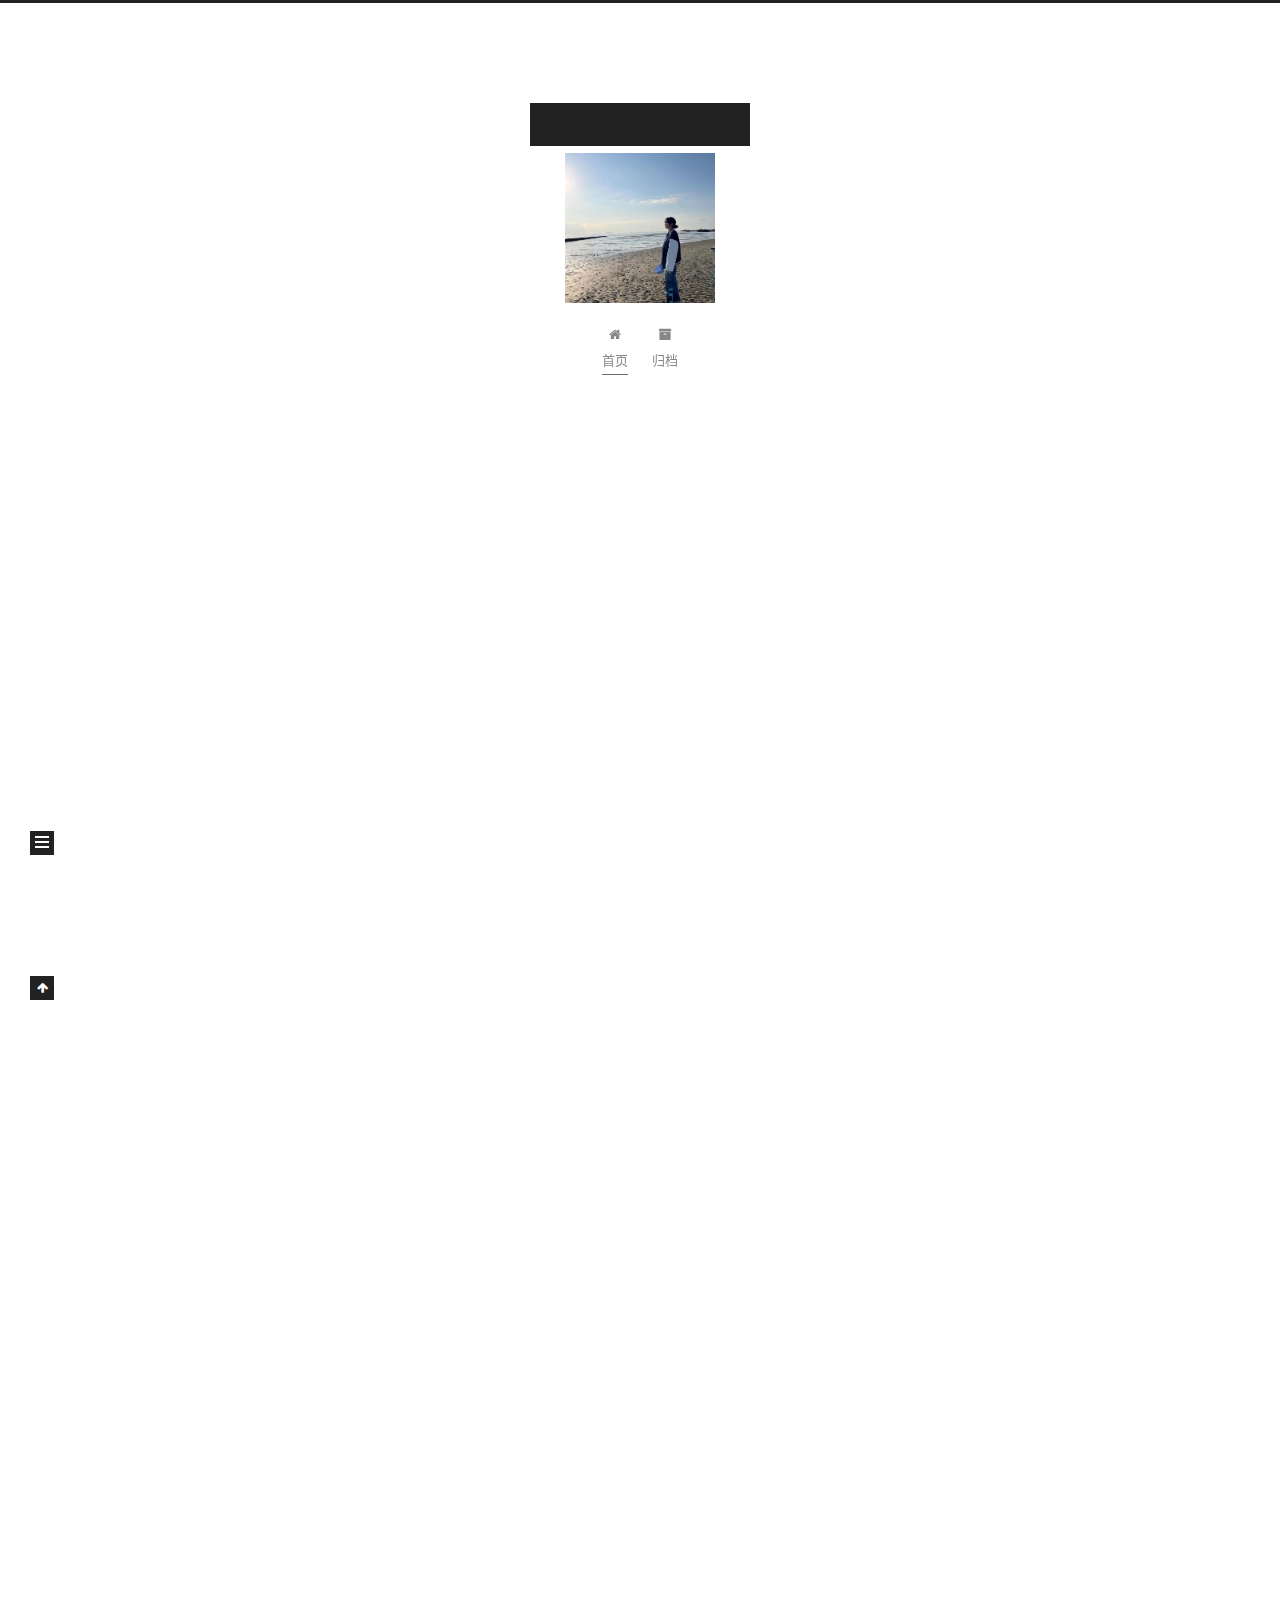
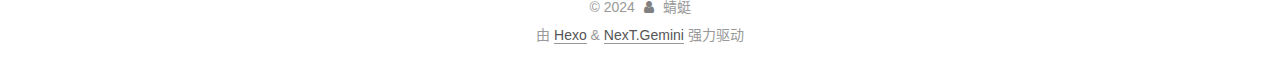
==== commit 7d90a9df: "Site updated: 2024-11-02 00:03:46" ====
--- a/index.html
+++ b/index.html
@@ -17,7 +17,7 @@
 
 <script id="hexo-configurations">
     var NexT = window.NexT || {};
-    var CONFIG = {"hostname":"example.com","root":"/","scheme":"Muse","version":"7.8.0","exturl":false,"sidebar":{"position":"left","display":"post","padding":18,"offset":12,"onmobile":false},"copycode":{"enable":false,"show_result":false,"style":null},"back2top":{"enable":true,"sidebar":false,"scrollpercent":false},"bookmark":{"enable":false,"color":"#222","save":"auto"},"fancybox":false,"mediumzoom":false,"lazyload":false,"pangu":false,"comments":{"style":"tabs","active":null,"storage":true,"lazyload":false,"nav":null},"algolia":{"hits":{"per_page":10},"labels":{"input_placeholder":"Search for Posts","hits_empty":"We didn't find any results for the search: ${query}","hits_stats":"${hits} results found in ${time} ms"}},"localsearch":{"enable":false,"trigger":"auto","top_n_per_article":1,"unescape":false,"preload":false},"motion":{"enable":true,"async":false,"transition":{"post_block":"fadeIn","post_header":"slideDownIn","post_body":"slideDownIn","coll_header":"slideLeftIn","sidebar":"slideUpIn"}}};
+    var CONFIG = {"hostname":"example.com","root":"/","scheme":"Gemini","version":"7.8.0","exturl":false,"sidebar":{"position":"left","display":"post","padding":18,"offset":12,"onmobile":false},"copycode":{"enable":false,"show_result":false,"style":null},"back2top":{"enable":true,"sidebar":false,"scrollpercent":false},"bookmark":{"enable":false,"color":"#222","save":"auto"},"fancybox":false,"mediumzoom":false,"lazyload":false,"pangu":false,"comments":{"style":"tabs","active":null,"storage":true,"lazyload":false,"nav":null},"algolia":{"hits":{"per_page":10},"labels":{"input_placeholder":"Search for Posts","hits_empty":"We didn't find any results for the search: ${query}","hits_stats":"${hits} results found in ${time} ms"}},"localsearch":{"enable":false,"trigger":"auto","top_n_per_article":1,"unescape":false,"preload":false},"motion":{"enable":true,"async":false,"transition":{"post_block":"fadeIn","post_header":"slideDownIn","post_body":"slideDownIn","coll_header":"slideLeftIn","sidebar":"slideUpIn"}}};
   </script>
 
   <meta property="og:type" content="website">
@@ -88,13 +88,16 @@
     </div>
   </div>
 
-  <div class="site-meta">
+  <div class="site-meta custom-logo">
 
     <a href="/" class="brand" rel="start">
       <span class="logo-line-before"><i></i></span>
       <h1 class="site-title">蜻蜓flyflyaway</h1>
       <span class="logo-line-after"><i></i></span>
     </a>
+      <a>
+        <img class="custom-logo-image" src="/uploads/logo.png" alt="蜻蜓flyflyaway">
+      </a>
   </div>
 
   <div class="site-nav-right">
@@ -311,7 +314,7 @@
   </span>
   <span class="author" itemprop="copyrightHolder">蜻蜓</span>
 </div>
-  <div class="powered-by">由 <a href="https://hexo.io/" class="theme-link" rel="noopener" target="_blank">Hexo</a> & <a href="https://muse.theme-next.org/" class="theme-link" rel="noopener" target="_blank">NexT.Muse</a> 强力驱动
+  <div class="powered-by">由 <a href="https://hexo.io/" class="theme-link" rel="noopener" target="_blank">Hexo</a> & <a href="https://theme-next.org/" class="theme-link" rel="noopener" target="_blank">NexT.Gemini</a> 强力驱动
   </div>
 
         
@@ -337,7 +340,7 @@
 <script src="/js/motion.js"></script>
 
 
-<script src="/js/schemes/muse.js"></script>
+<script src="/js/schemes/pisces.js"></script>
 
 
 <script src="/js/next-boot.js"></script>
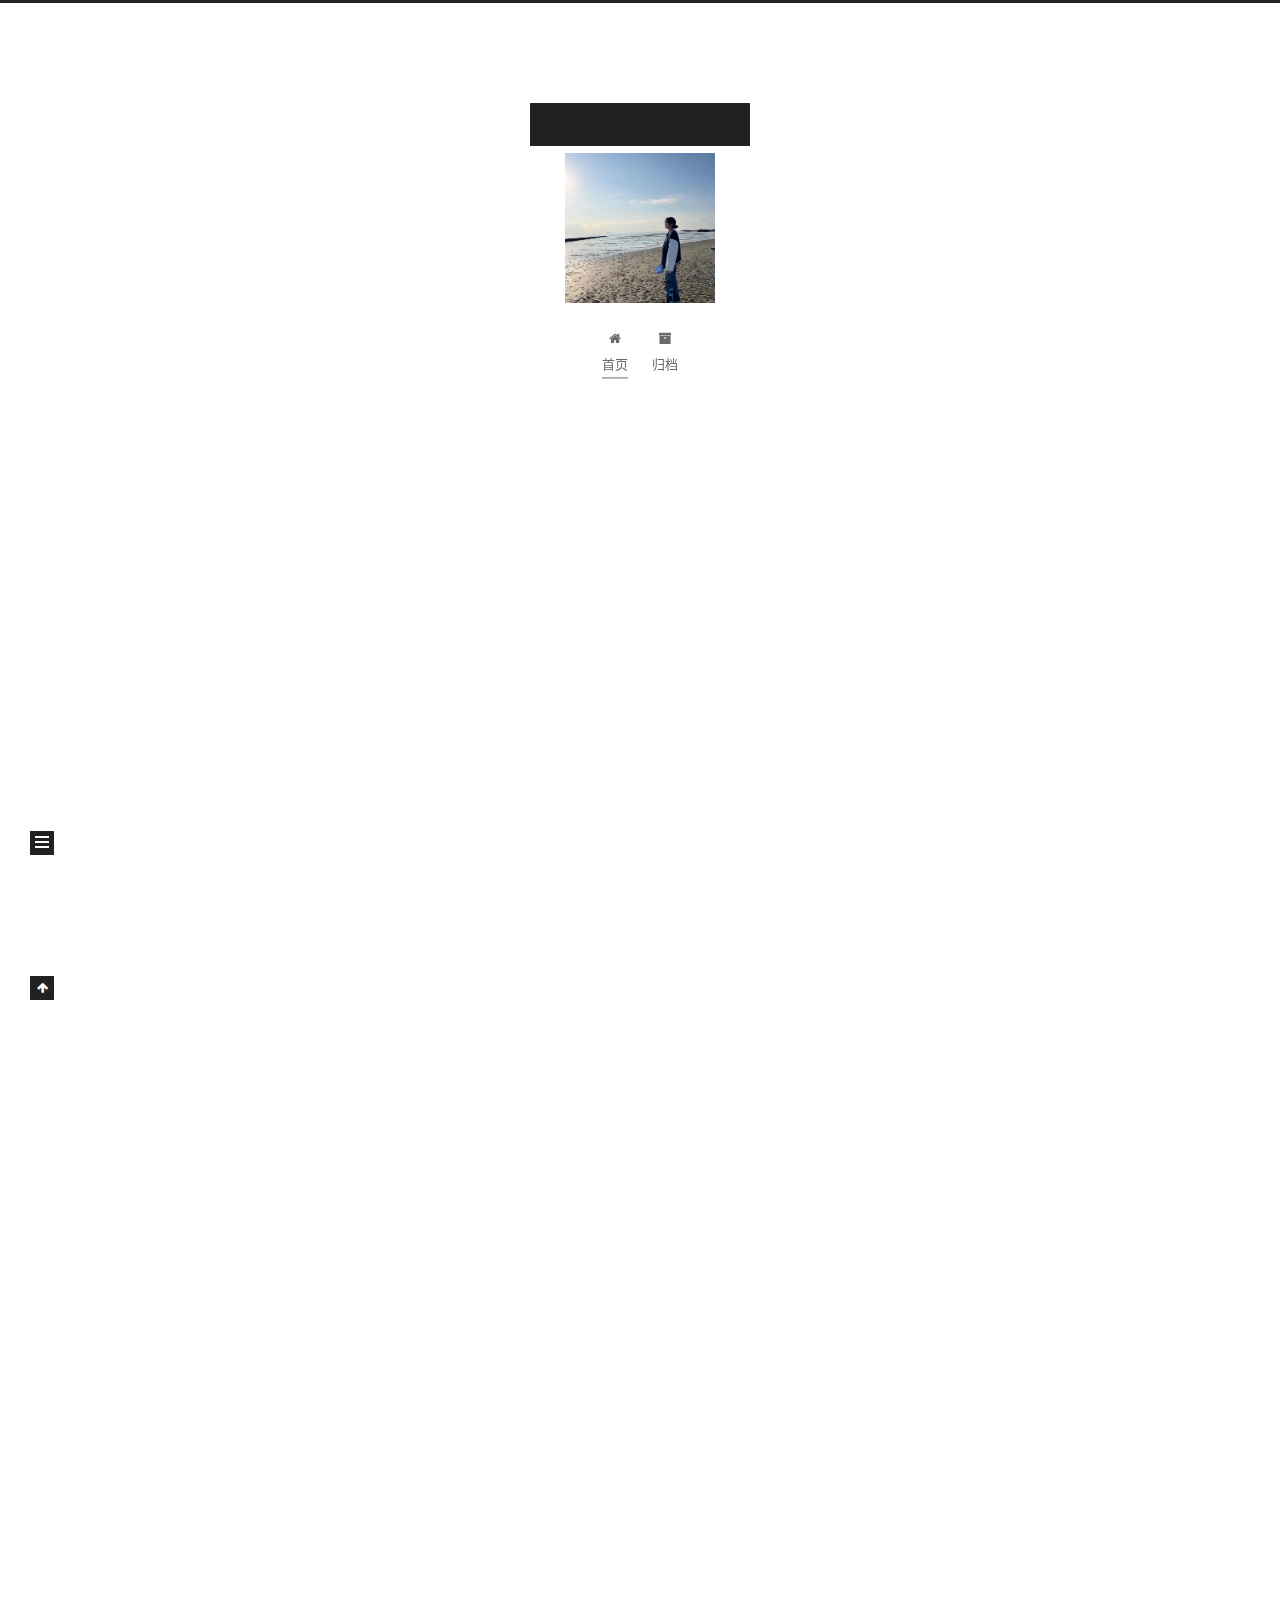
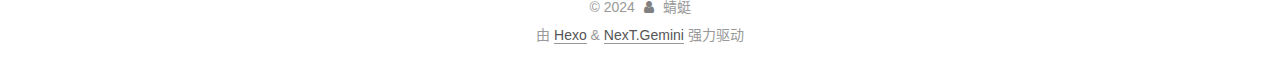
==== commit 9aa5f7ba: "Site updated: 2024-11-02 00:10:18" ====
--- a/index.html
+++ b/index.html
@@ -6,8 +6,8 @@
 <meta name="theme-color" content="#222">
 <meta name="generator" content="Hexo 7.3.0">
   <link rel="apple-touch-icon" sizes="180x180" href="/images/apple-touch-icon-next.png">
-  <link rel="icon" type="image/png" sizes="32x32" href="/images/favicon-32x32-next.png">
-  <link rel="icon" type="image/png" sizes="16x16" href="/images/favicon-16x16-next.png">
+  <link rel="icon" type="image/png" sizes="32x32" href="/images/qingting.jpg">
+  <link rel="icon" type="image/png" sizes="16x16" href="/images/qingting.jpg">
   <link rel="mask-icon" href="/images/logo.svg" color="#222">
 
 <link rel="stylesheet" href="/css/main.css">
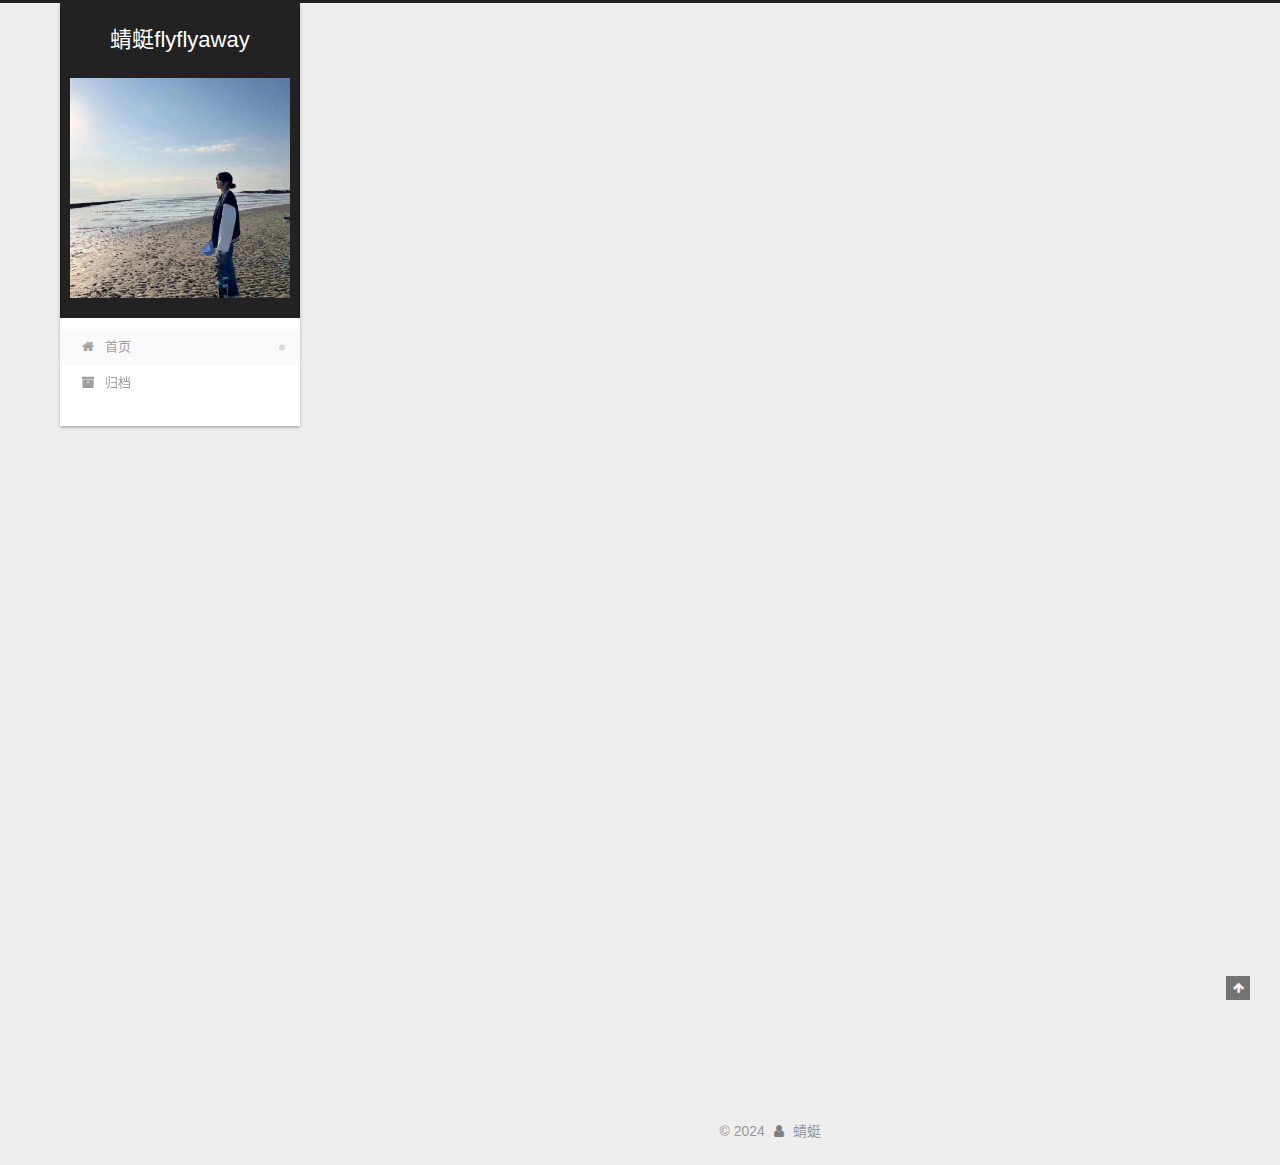
==== commit 60151fae: "Site updated: 2024-11-02 00:32:37" ====
--- a/index.html
+++ b/index.html
@@ -314,8 +314,6 @@
   </span>
   <span class="author" itemprop="copyrightHolder">蜻蜓</span>
 </div>
-  <div class="powered-by">由 <a href="https://hexo.io/" class="theme-link" rel="noopener" target="_blank">Hexo</a> & <a href="https://theme-next.org/" class="theme-link" rel="noopener" target="_blank">NexT.Gemini</a> 强力驱动
-  </div>
 
         
 
--- a/css/main.css
+++ b/css/main.css
@@ -1,5 +1,5 @@
 :root {
-  --body-bg-color: #fff;
+  --body-bg-color: #eee;
   --content-bg-color: #fff;
   --card-bg-color: #f5f5f5;
   --text-color: #555;
@@ -10,11 +10,11 @@
   --table-row-odd-bg-color: #f9f9f9;
   --table-row-hover-bg-color: #f5f5f5;
   --menu-item-bg-color: #f5f5f5;
-  --btn-default-bg: #222;
-  --btn-default-color: #fff;
-  --btn-default-border-color: #222;
-  --btn-default-hover-bg: #fff;
-  --btn-default-hover-color: #222;
+  --btn-default-bg: #fff;
+  --btn-default-color: #555;
+  --btn-default-border-color: #555;
+  --btn-default-hover-bg: #222;
+  --btn-default-hover-color: #fff;
   --btn-default-hover-border-color: #222;
 }
 html {
@@ -314,7 +314,7 @@
 .btn {
   background: var(--btn-default-bg);
   border: 2px solid var(--btn-default-border-color);
-  border-radius: 0;
+  border-radius: 2px;
   color: var(--btn-default-color);
   display: inline-block;
   font-size: 0.875em;
@@ -928,16 +928,16 @@
 }
 .main-inner {
   margin: 0 auto;
-  width: 700px;
+  width: calc(100% - 20px);
 }
 @media (min-width: 1200px) {
   .main-inner {
-    width: 800px;
+    width: 1160px;
   }
 }
 @media (min-width: 1600px) {
   .main-inner {
-    width: 900px;
+    width: 73%;
   }
 }
 @media (max-width: 767px) {
@@ -950,16 +950,16 @@
 }
 .header-inner {
   margin: 0 auto;
-  width: 700px;
+  width: calc(100% - 20px);
 }
 @media (min-width: 1200px) {
   .header-inner {
-    width: 800px;
+    width: 1160px;
   }
 }
 @media (min-width: 1600px) {
   .header-inner {
-    width: 900px;
+    width: 73%;
   }
 }
 .site-brand-container {
@@ -998,7 +998,7 @@
   margin: 0;
 }
 .site-subtitle {
-  color: #999;
+  color: #ddd;
   font-size: 0.8125em;
   margin: 10px 0;
 }
@@ -1140,22 +1140,22 @@
   display: inline-block;
 }
 .site-author-image {
-  border: 2px solid #333;
+  border: 1px solid #eee;
   display: block;
   margin: 0 auto;
-  max-width: 96px;
+  max-width: 120px;
   padding: 2px;
 }
 .site-author-name {
-  color: #f5f5f5;
-  font-weight: normal;
-  margin: 5px 0 0;
+  color: var(--text-color);
+  font-weight: 600;
+  margin: 0;
   text-align: center;
 }
 .site-description {
   color: #999;
-  font-size: 1em;
-  margin-top: 5px;
+  font-size: 0.8125em;
+  margin-top: 0;
   text-align: center;
 }
 .links-of-author {
@@ -1172,7 +1172,7 @@
 }
 .links-of-author a::before,
 .links-of-author span.exturl::before {
-  background: #b6ffff;
+  background: #33c8ff;
   border-radius: 50%;
   content: ' ';
   display: inline-block;
@@ -1253,14 +1253,14 @@
   margin-left: 10px;
 }
 .sidebar-nav li:hover {
-  color: #f5f5f5;
+  color: #fc6423;
 }
 .sidebar-nav .sidebar-nav-active {
-  border-bottom-color: #87daff;
-  color: #87daff;
+  border-bottom-color: #fc6423;
+  color: #fc6423;
 }
 .sidebar-nav .sidebar-nav-active:hover {
-  color: #87daff;
+  color: #fc6423;
 }
 .sidebar-panel {
   display: none;
@@ -1289,7 +1289,7 @@
   }
 }
 .sidebar-toggle:hover .toggle-line {
-  background: #87daff;
+  background: #fc6423;
 }
 .post-toc {
   font-size: 0.875em;
@@ -1328,14 +1328,14 @@
   display: block;
 }
 .post-toc .nav .active > a {
-  border-bottom-color: #87daff;
-  color: #87daff;
+  border-bottom-color: #fc6423;
+  color: #fc6423;
 }
 .post-toc .nav .active-current > a {
-  color: #87daff;
+  color: #fc6423;
 }
 .post-toc .nav .active-current > a:hover {
-  color: #87daff;
+  color: #fc6423;
 }
 .site-state {
   display: flex;
@@ -1350,20 +1350,20 @@
   padding: 0 15px;
 }
 .site-state-item:not(:first-child) {
-  border-left: 1px solid #333;
+  border-left: 1px solid #eee;
 }
 .site-state-item a {
   border-bottom: none;
 }
 .site-state-item-count {
   display: block;
-  font-size: 1.25em;
+  font-size: 1em;
   font-weight: 600;
   text-align: center;
 }
 .site-state-item-name {
-  color: inherit;
-  font-size: 0.875em;
+  color: #999;
+  font-size: 0.8125em;
 }
 .footer {
   color: #999;
@@ -1380,16 +1380,16 @@
   box-sizing: border-box;
   margin: 0 auto;
   text-align: center;
-  width: 700px;
+  width: calc(100% - 20px);
 }
 @media (min-width: 1200px) {
   .footer-inner {
-    width: 800px;
+    width: 1160px;
   }
 }
 @media (min-width: 1600px) {
   .footer-inner {
-    width: 900px;
+    width: 73%;
   }
 }
 .languages {
@@ -1487,7 +1487,7 @@
   color: #fff;
   cursor: pointer;
   left: 30px;
-  opacity: 1;
+  opacity: 0.6;
   padding: 0 6px;
   position: fixed;
   transition-property: bottom;
@@ -1498,10 +1498,10 @@
   display: none;
 }
 .back-to-top:hover {
-  color: #87daff;
+  color: #fc6423;
 }
 .back-to-top.back-to-top-on {
-  bottom: 19px;
+  bottom: 30px;
 }
 @media (max-width: 991px) {
   .back-to-top {
@@ -2141,156 +2141,423 @@
 .tag-cloud a:hover {
   color: #222 !important;
 }
-@media (max-width: 767px) {
-  .header-inner,
-  .main-inner,
+.header {
+  margin: 0 auto;
+  position: relative;
+  width: calc(100% - 20px);
+}
+@media (min-width: 1200px) {
+  .header {
+    width: 1160px;
+  }
+}
+@media (min-width: 1600px) {
+  .header {
+    width: 73%;
+  }
+}
+@media (max-width: 991px) {
+  .header {
+    width: auto;
+  }
+}
+.header-inner {
+  background: var(--content-bg-color);
+  border-radius: initial;
+  box-shadow: 0 2px 2px 0 rgba(0,0,0,0.12), 0 3px 1px -2px rgba(0,0,0,0.06), 0 1px 5px 0 rgba(0,0,0,0.12);
+  overflow: hidden;
+  padding: 0;
+  position: absolute;
+  top: 0;
+  width: 240px;
+}
+@media (min-width: 1200px) {
+  .header-inner {
+    width: 240px;
+  }
+}
+@media (max-width: 991px) {
+  .header-inner {
+    border-radius: initial;
+    position: relative;
+    width: auto;
+  }
+}
+.main-inner {
+  align-items: flex-start;
+  display: flex;
+  justify-content: space-between;
+  flex-direction: row-reverse;
+}
+@media (max-width: 991px) {
+  .main-inner {
+    width: auto;
+  }
+}
+.content-wrap {
+  background: var(--content-bg-color);
+  border-radius: initial;
+  box-shadow: 0 2px 2px 0 rgba(0,0,0,0.12), 0 3px 1px -2px rgba(0,0,0,0.06), 0 1px 5px 0 rgba(0,0,0,0.12);
+  box-sizing: border-box;
+  padding: 40px;
+  width: calc(100% - 252px);
+}
+@media (max-width: 991px) {
+  .content-wrap {
+    border-radius: initial;
+    padding: 20px;
+    width: 100%;
+  }
+}
+.footer-inner {
+  padding-left: 260px;
+}
+.back-to-top {
+  left: auto;
+  right: 30px;
+}
+@media (max-width: 991px) {
+  .back-to-top {
+    right: 20px;
+  }
+}
+@media (max-width: 991px) {
   .footer-inner {
+    padding-left: 0;
+    padding-right: 0;
     width: auto;
   }
 }
-.header-inner {
-  padding-top: 100px;
-}
-@media (max-width: 767px) {
-  .header-inner {
-    padding-top: 50px;
-  }
-}
-.main-inner {
-  padding-bottom: 60px;
-}
-.content {
-  padding-top: 70px;
-}
-@media (max-width: 767px) {
-  .content {
-    padding-top: 35px;
-  }
-}
-embed {
+.site-brand-container {
+  background: #222;
+}
+@media (max-width: 991px) {
+  .site-brand-container {
+    box-shadow: 0 0 16px rgba(0,0,0,0.5);
+  }
+}
+.site-meta {
+  padding: 20px 0;
+}
+.brand {
+  padding: 0;
+}
+.site-subtitle {
+  margin: 10px 10px 0;
+}
+.custom-logo-image {
+  margin-top: 20px;
+}
+@media (max-width: 991px) {
+  .custom-logo-image {
+    display: none;
+  }
+}
+@media (min-width: 768px) and (max-width: 991px) {
+  .site-nav-toggle,
+  .site-nav-right {
+    display: flex;
+    flex-direction: column;
+    justify-content: center;
+  }
+}
+.site-nav-toggle .toggle,
+.site-nav-right .toggle {
+  color: #fff;
+}
+.site-nav-toggle .toggle .toggle-line,
+.site-nav-right .toggle .toggle-line {
+  background: #fff;
+}
+@media (min-width: 768px) and (max-width: 991px) {
+  .site-nav {
+    display: none;
+  }
+}
+.menu-item-active a::after {
+  background: #bbb;
+  border-radius: 50%;
+  content: ' ';
+  height: 6px;
+  margin-top: -3px;
+  position: absolute;
+  right: 15px;
+  top: 50%;
+  width: 6px;
+}
+.menu .menu-item {
   display: block;
-  margin: 0 auto 25px auto;
-}
-.custom-logo .site-meta-headline {
-  text-align: center;
-}
-.custom-logo .site-title {
-  color: #222;
-  margin: 10px auto 0;
-}
-.custom-logo .site-title a {
-  border: 0;
-}
-.custom-logo-image {
-  background: #fff;
-  margin: 0 auto;
-  max-width: 150px;
-  padding: 5px;
-}
-.brand {
-  background: var(--btn-default-bg);
-}
-@media (max-width: 767px) {
-  .site-nav {
-    border-bottom: 1px solid #ddd;
-    border-top: 1px solid #ddd;
-    left: 0;
-    margin: 0;
-    padding: 0;
-    width: 100%;
-  }
-}
-@media (max-width: 767px) {
-  .menu {
-    text-align: left;
-  }
-}
-.menu-item-active a,
-.menu .menu-item a:hover,
-.menu .menu-item span.exturl:hover {
-  background: transparent;
-  border-bottom: 1px solid var(--link-hover-color) !important;
-}
-@media (max-width: 767px) {
-  .menu-item-active a,
-  .menu .menu-item a:hover,
-  .menu .menu-item span.exturl:hover {
-    border-bottom: 1px dotted #ddd !important;
-  }
-}
-@media (max-width: 767px) {
-  .menu .menu-item {
-    margin: 0 10px;
-  }
+  margin: 0;
 }
 .menu .menu-item a,
 .menu .menu-item span.exturl {
-  border-bottom: 1px solid transparent;
-}
-@media (max-width: 767px) {
-  .menu .menu-item a,
-  .menu .menu-item span.exturl {
-    padding: 5px 10px;
-  }
-}
-@media (min-width: 768px) and (max-width: 991px) {
-  .menu .menu-item .fa {
-    display: block;
-    line-height: 2;
-    margin-right: 0;
-    width: 100%;
-  }
-}
-@media (min-width: 992px) {
-  .menu .menu-item .fa {
-    display: block;
-    line-height: 2;
-    margin-right: 0;
-    width: 100%;
+  padding: 5px 20px;
+  position: relative;
+  text-align: left;
+  transition-property: background-color;
+}
+@media (max-width: 991px) {
+  .menu .menu-item.menu-item-search {
+    display: none;
   }
 }
 .menu .menu-item .badge {
-  background: #eee;
-  padding: 1px 4px;
+  background: #ccc;
+  border-radius: 10px;
+  color: #fff;
+  float: right;
+  padding: 2px 5px;
+  text-shadow: 1px 1px 0 rgba(0,0,0,0.1);
+  vertical-align: middle;
 }
 .sub-menu {
-  margin: 10px 0;
+  background: var(--content-bg-color);
+  border-bottom: 1px solid #ddd;
+  margin: 0;
+  padding: 6px 0;
 }
 .sub-menu .menu-item {
   display: inline-block;
 }
+.sub-menu .menu-item a,
+.sub-menu .menu-item span.exturl {
+  background: transparent;
+  margin: 5px 10px;
+  padding: initial;
+}
+.sub-menu .menu-item a:hover,
+.sub-menu .menu-item span.exturl:hover {
+  background: transparent;
+  color: #fc6423;
+}
+.sub-menu .menu-item a::after,
+.sub-menu .menu-item span.exturl::after {
+  content: initial !important;
+}
+.sub-menu .menu-item-active a {
+  border-bottom-color: #fc6423;
+  color: #fc6423;
+}
+.sub-menu .menu-item-active a:hover {
+  border-bottom-color: #fc6423;
+}
 .sidebar {
-  left: -320px;
-}
-.sidebar.sidebar-active {
-  left: 0;
-}
-.sidebar {
-  width: 320px;
-  z-index: 1200;
-  transition-delay: 0s;
-  transition-duration: 0.2s;
-  transition-timing-function: ease-out;
-}
-.sidebar a,
-.sidebar span.exturl {
-  border-bottom-color: #555;
-  color: #999;
-}
-.sidebar a:hover,
-.sidebar span.exturl:hover {
-  border-bottom-color: #eee;
-  color: #eee;
-}
-.links-of-blogroll-item {
-  padding: 2px 10px;
-}
-.links-of-blogroll-item a,
-.links-of-blogroll-item span.exturl {
+  background: var(--body-bg-color);
+  box-shadow: none;
+  margin-top: 100%;
+  position: static;
+  width: 240px;
+}
+@media (max-width: 991px) {
+  .sidebar {
+    display: none;
+  }
+}
+.sidebar-toggle {
+  display: none;
+}
+.sidebar-inner {
+  background: var(--content-bg-color);
+  border-radius: initial;
+  box-shadow: 0 2px 2px 0 rgba(0,0,0,0.12), 0 3px 1px -2px rgba(0,0,0,0.06), 0 1px 5px 0 rgba(0,0,0,0.12), 0 -1px 0.5px 0 rgba(0,0,0,0.09);
+  box-sizing: border-box;
+  color: var(--text-color);
+  width: 240px;
+  opacity: 0;
+}
+.sidebar-inner.affix {
+  position: fixed;
+  top: 12px;
+}
+.sidebar-inner.affix-bottom {
+  position: absolute;
+}
+.site-state-item {
+  padding: 0 10px;
+}
+.sidebar-button {
+  border-bottom: 1px dotted #ccc;
+  border-top: 1px dotted #ccc;
+  margin-top: 10px;
+  text-align: center;
+}
+.sidebar-button a {
+  border: 0;
+  color: #fc6423;
+  display: block;
+}
+.sidebar-button a:hover {
+  background: none;
+  border: 0;
+  color: #e34603;
+}
+.sidebar-button a:hover .fa {
+  color: #e34603;
+}
+.links-of-author {
+  display: flex;
+  flex-wrap: wrap;
+  margin-top: 10px;
+  justify-content: center;
+}
+.links-of-author-item {
+  margin: 5px 0 0;
+  width: 50%;
+}
+.links-of-author-item a,
+.links-of-author-item span.exturl {
   box-sizing: border-box;
   display: inline-block;
-  max-width: 280px;
+  margin-bottom: 0;
+  margin-right: 0;
+  max-width: 216px;
   overflow: hidden;
+  padding: 0 5px;
   text-overflow: ellipsis;
   white-space: nowrap;
 }
+.links-of-author-item a,
+.links-of-author-item span.exturl {
+  border-bottom: none;
+  display: block;
+  text-decoration: none;
+}
+.links-of-author-item a::before,
+.links-of-author-item span.exturl::before {
+  display: none;
+}
+.links-of-author-item a:hover,
+.links-of-author-item span.exturl:hover {
+  background: var(--body-bg-color);
+  border-radius: 4px;
+}
+.links-of-author-item .fa {
+  margin-right: 2px;
+}
+.links-of-blogroll-item {
+  padding: 0;
+}
+.content-wrap {
+  background: initial;
+  box-shadow: initial;
+  padding: initial;
+}
+.post-block {
+  background: var(--content-bg-color);
+  border-radius: initial;
+  box-shadow: 0 2px 2px 0 rgba(0,0,0,0.12), 0 3px 1px -2px rgba(0,0,0,0.06), 0 1px 5px 0 rgba(0,0,0,0.12);
+  padding: 40px;
+}
+.post-block + .post-block {
+  border-radius: initial;
+  box-shadow: 0 2px 2px 0 rgba(0,0,0,0.12), 0 3px 1px -2px rgba(0,0,0,0.06), 0 1px 5px 0 rgba(0,0,0,0.12), 0 -1px 0.5px 0 rgba(0,0,0,0.09);
+  margin-top: 12px;
+}
+.comments {
+  background: var(--content-bg-color);
+  border-radius: initial;
+  box-shadow: 0 2px 2px 0 rgba(0,0,0,0.12), 0 3px 1px -2px rgba(0,0,0,0.06), 0 1px 5px 0 rgba(0,0,0,0.12), 0 -1px 0.5px 0 rgba(0,0,0,0.09);
+  margin-top: 12px;
+  padding: 40px;
+}
+.tabs-comment {
+  margin-top: 1em;
+}
+.content {
+  padding-top: initial;
+}
+.post-eof {
+  display: none;
+}
+.pagination {
+  background: var(--content-bg-color);
+  border-radius: initial;
+  border-top: initial;
+  box-shadow: 0 2px 2px 0 rgba(0,0,0,0.12), 0 3px 1px -2px rgba(0,0,0,0.06), 0 1px 5px 0 rgba(0,0,0,0.12), 0 -1px 0.5px 0 rgba(0,0,0,0.09);
+  margin: 12px 0 0;
+  padding: 10px 0 10px;
+}
+.pagination .prev,
+.pagination .next,
+.pagination .page-number {
+  margin-bottom: initial;
+  top: initial;
+}
+.main {
+  padding-bottom: initial;
+}
+.footer {
+  bottom: auto;
+}
+.sub-menu {
+  border-bottom: initial;
+  box-shadow: 0 2px 2px 0 rgba(0,0,0,0.12), 0 3px 1px -2px rgba(0,0,0,0.06), 0 1px 5px 0 rgba(0,0,0,0.12);
+}
+.sub-menu + .content .post-block {
+  box-shadow: 0 2px 2px 0 rgba(0,0,0,0.12), 0 3px 1px -2px rgba(0,0,0,0.06), 0 1px 5px 0 rgba(0,0,0,0.12), 0 -1px 0.5px 0 rgba(0,0,0,0.09);
+  margin-top: 12px;
+}
+@media (min-width: 768px) and (max-width: 991px) {
+  .sub-menu + .content .post-block {
+    margin-top: 10px;
+  }
+}
+@media (max-width: 767px) {
+  .sub-menu + .content .post-block {
+    margin-top: 8px;
+  }
+}
+.post-body h1,
+.post-body h2 {
+  border-bottom: 1px solid #eee;
+}
+.post-body h3 {
+  border-bottom: 1px dotted #eee;
+}
+@media (min-width: 768px) and (max-width: 991px) {
+  .content-wrap {
+    padding: 10px;
+  }
+  .posts-expand .post-button {
+    margin-top: 20px;
+  }
+  .post-block {
+    border-radius: initial;
+    box-shadow: 0 2px 2px 0 rgba(0,0,0,0.12), 0 3px 1px -2px rgba(0,0,0,0.06), 0 1px 5px 0 rgba(0,0,0,0.12), 0 -1px 0.5px 0 rgba(0,0,0,0.09);
+    padding: 20px;
+  }
+  .post-block + .post-block {
+    margin-top: 10px;
+  }
+  .comments {
+    margin-top: 10px;
+    padding: 10px 20px;
+  }
+  .pagination {
+    margin: 10px 0 0;
+  }
+}
+@media (max-width: 767px) {
+  .content-wrap {
+    padding: 8px;
+  }
+  .posts-expand .post-button {
+    margin: 12px 0;
+  }
+  .post-block {
+    border-radius: initial;
+    box-shadow: 0 2px 2px 0 rgba(0,0,0,0.12), 0 3px 1px -2px rgba(0,0,0,0.06), 0 1px 5px 0 rgba(0,0,0,0.12), 0 -1px 0.5px 0 rgba(0,0,0,0.09);
+    min-height: auto;
+    padding: 12px;
+  }
+  .post-block + .post-block {
+    margin-top: 8px;
+  }
+  .comments {
+    margin-top: 8px;
+    padding: 10px 12px;
+  }
+  .pagination {
+    margin: 8px 0 0;
+  }
+}
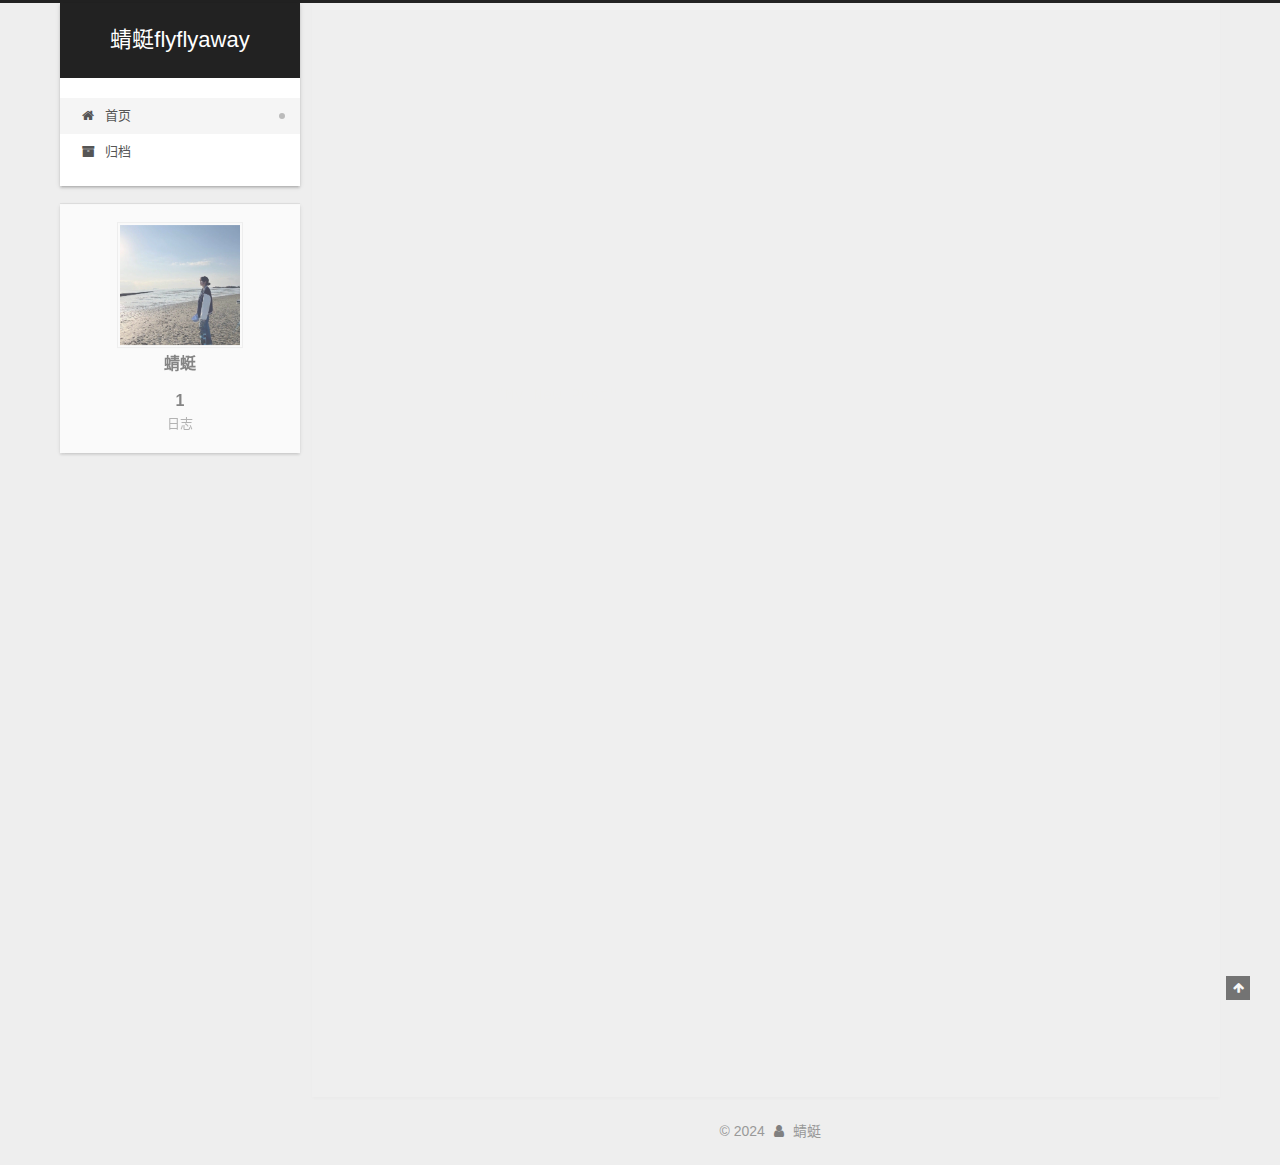
==== commit 5a19feb5: "Site updated: 2024-11-02 20:03:18" ====
--- a/index.html
+++ b/index.html
@@ -7,7 +7,7 @@
 <meta name="generator" content="Hexo 7.3.0">
   <link rel="apple-touch-icon" sizes="180x180" href="/images/apple-touch-icon-next.png">
   <link rel="icon" type="image/png" sizes="32x32" href="/images/qingting.jpg">
-  <link rel="icon" type="image/png" sizes="16x16" href="/images/qingting.jpg">
+  <link rel="icon" type="image/png" sizes="16x16" href="/images/qingting.jpg#%E7%BD%91%E9%A1%B5%E6%A0%87%E7%AD%BE%E5%9B%BE%E6%A0%87">
   <link rel="mask-icon" href="/images/logo.svg" color="#222">
 
 <link rel="stylesheet" href="/css/main.css">
@@ -88,16 +88,13 @@
     </div>
   </div>
 
-  <div class="site-meta custom-logo">
+  <div class="site-meta">
 
     <a href="/" class="brand" rel="start">
       <span class="logo-line-before"><i></i></span>
       <h1 class="site-title">蜻蜓flyflyaway</h1>
       <span class="logo-line-after"><i></i></span>
     </a>
-      <a>
-        <img class="custom-logo-image" src="/uploads/logo.png" alt="蜻蜓flyflyaway">
-      </a>
   </div>
 
   <div class="site-nav-right">
@@ -151,7 +148,7 @@
     <link itemprop="mainEntityOfPage" href="http://example.com/2024/10/31/hello-world/">
 
     <span hidden itemprop="author" itemscope itemtype="http://schema.org/Person">
-      <meta itemprop="image" content="/images/avatar.gif">
+      <meta itemprop="image" content="/images/logo.png#%E5%A4%B4%E5%83%8F">
       <meta itemprop="name" content="蜻蜓">
       <meta itemprop="description" content="">
     </span>
@@ -272,6 +269,8 @@
 
       <div class="site-overview-wrap sidebar-panel">
         <div class="site-author motion-element" itemprop="author" itemscope itemtype="http://schema.org/Person">
+    <img class="site-author-image" itemprop="image" alt="蜻蜓"
+      src="/images/logo.png#%E5%A4%B4%E5%83%8F">
   <p class="site-author-name" itemprop="name">蜻蜓</p>
   <div class="site-description" itemprop="description"></div>
 </div>
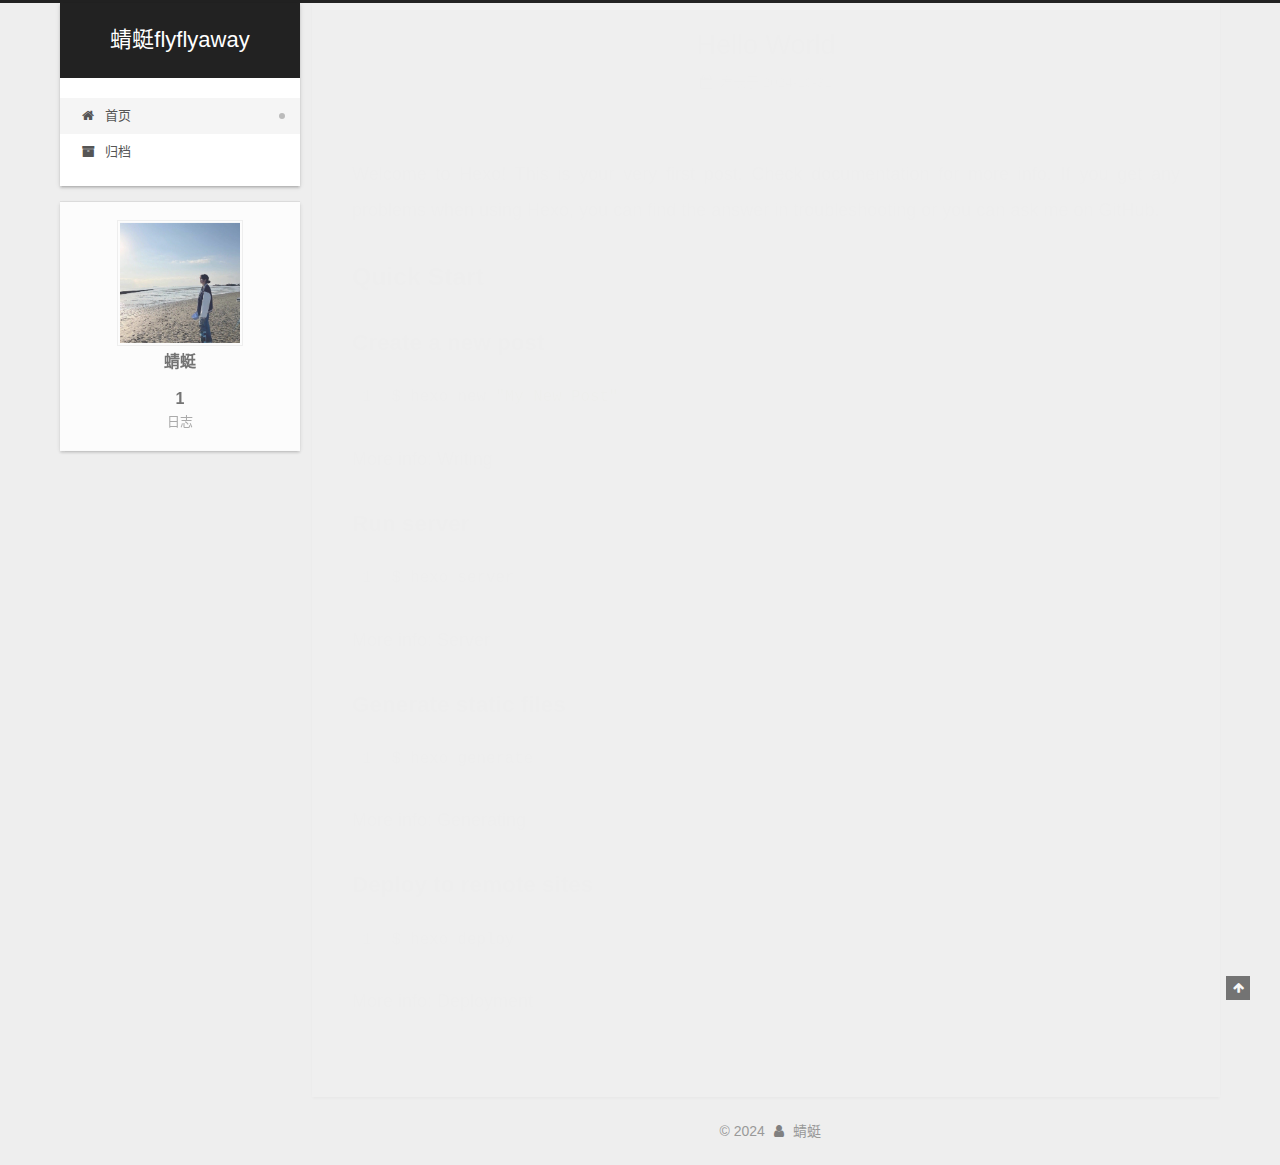
==== commit 67b93419: "Site updated: 2024-11-02 20:16:15" ====
--- a/index.html
+++ b/index.html
@@ -6,8 +6,8 @@
 <meta name="theme-color" content="#222">
 <meta name="generator" content="Hexo 7.3.0">
   <link rel="apple-touch-icon" sizes="180x180" href="/images/apple-touch-icon-next.png">
-  <link rel="icon" type="image/png" sizes="32x32" href="/images/qingting.jpg">
-  <link rel="icon" type="image/png" sizes="16x16" href="/images/qingting.jpg#%E7%BD%91%E9%A1%B5%E6%A0%87%E7%AD%BE%E5%9B%BE%E6%A0%87">
+  <link rel="icon" type="image/png" sizes="32x32" href="/images/favicon-32x32-next.png">
+  <link rel="icon" type="image/png" sizes="16x16" href="/images/favicon-16x16-next.png#%E7%BD%91%E9%A1%B5%E6%A0%87%E7%AD%BE%E5%9B%BE%E6%A0%87">
   <link rel="mask-icon" href="/images/logo.svg" color="#222">
 
 <link rel="stylesheet" href="/css/main.css">
@@ -148,7 +148,7 @@
     <link itemprop="mainEntityOfPage" href="http://example.com/2024/10/31/hello-world/">
 
     <span hidden itemprop="author" itemscope itemtype="http://schema.org/Person">
-      <meta itemprop="image" content="/images/logo.png#%E5%A4%B4%E5%83%8F">
+      <meta itemprop="image" content="/images/touxiang.png#%E5%A4%B4%E5%83%8F">
       <meta itemprop="name" content="蜻蜓">
       <meta itemprop="description" content="">
     </span>
@@ -270,7 +270,7 @@
       <div class="site-overview-wrap sidebar-panel">
         <div class="site-author motion-element" itemprop="author" itemscope itemtype="http://schema.org/Person">
     <img class="site-author-image" itemprop="image" alt="蜻蜓"
-      src="/images/logo.png#%E5%A4%B4%E5%83%8F">
+      src="/images/touxiang.png#%E5%A4%B4%E5%83%8F">
   <p class="site-author-name" itemprop="name">蜻蜓</p>
   <div class="site-description" itemprop="description"></div>
 </div>
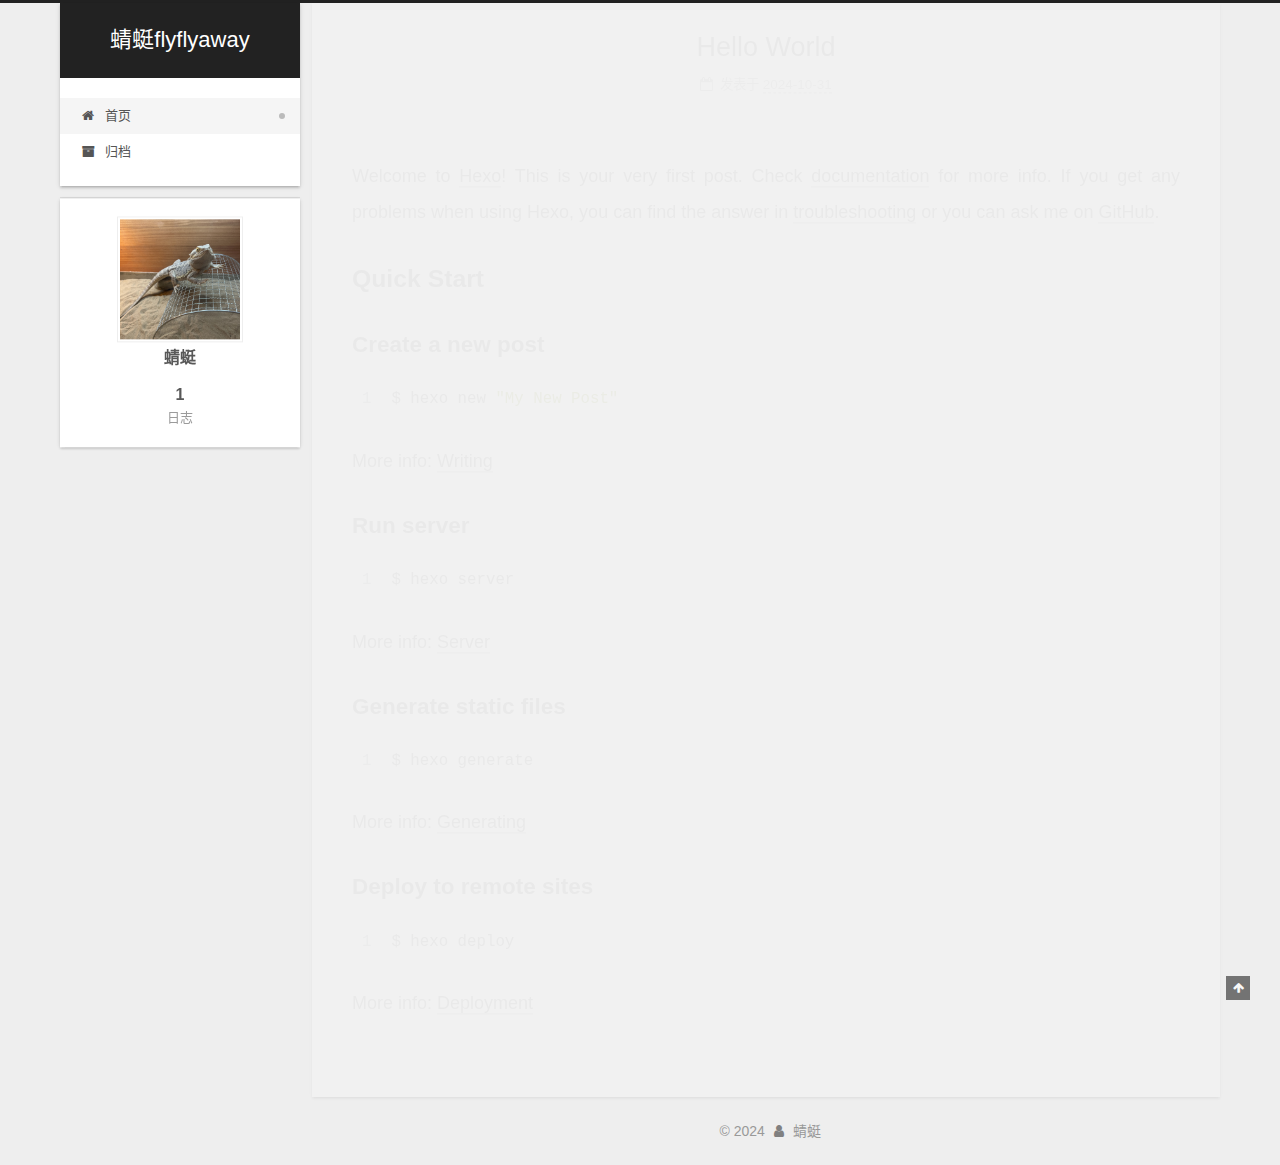
==== commit 71d44c93: "Site updated: 2024-11-05 20:16:13" ====
--- a/index.html
+++ b/index.html
@@ -148,7 +148,7 @@
     <link itemprop="mainEntityOfPage" href="http://example.com/2024/10/31/hello-world/">
 
     <span hidden itemprop="author" itemscope itemtype="http://schema.org/Person">
-      <meta itemprop="image" content="/images/touxiang.png#%E5%A4%B4%E5%83%8F">
+      <meta itemprop="image" content="/images/touxiang.jpg#%E5%A4%B4%E5%83%8F">
       <meta itemprop="name" content="蜻蜓">
       <meta itemprop="description" content="">
     </span>
@@ -270,7 +270,7 @@
       <div class="site-overview-wrap sidebar-panel">
         <div class="site-author motion-element" itemprop="author" itemscope itemtype="http://schema.org/Person">
     <img class="site-author-image" itemprop="image" alt="蜻蜓"
-      src="/images/touxiang.png#%E5%A4%B4%E5%83%8F">
+      src="/images/touxiang.jpg#%E5%A4%B4%E5%83%8F">
   <p class="site-author-name" itemprop="name">蜻蜓</p>
   <div class="site-description" itemprop="description"></div>
 </div>
